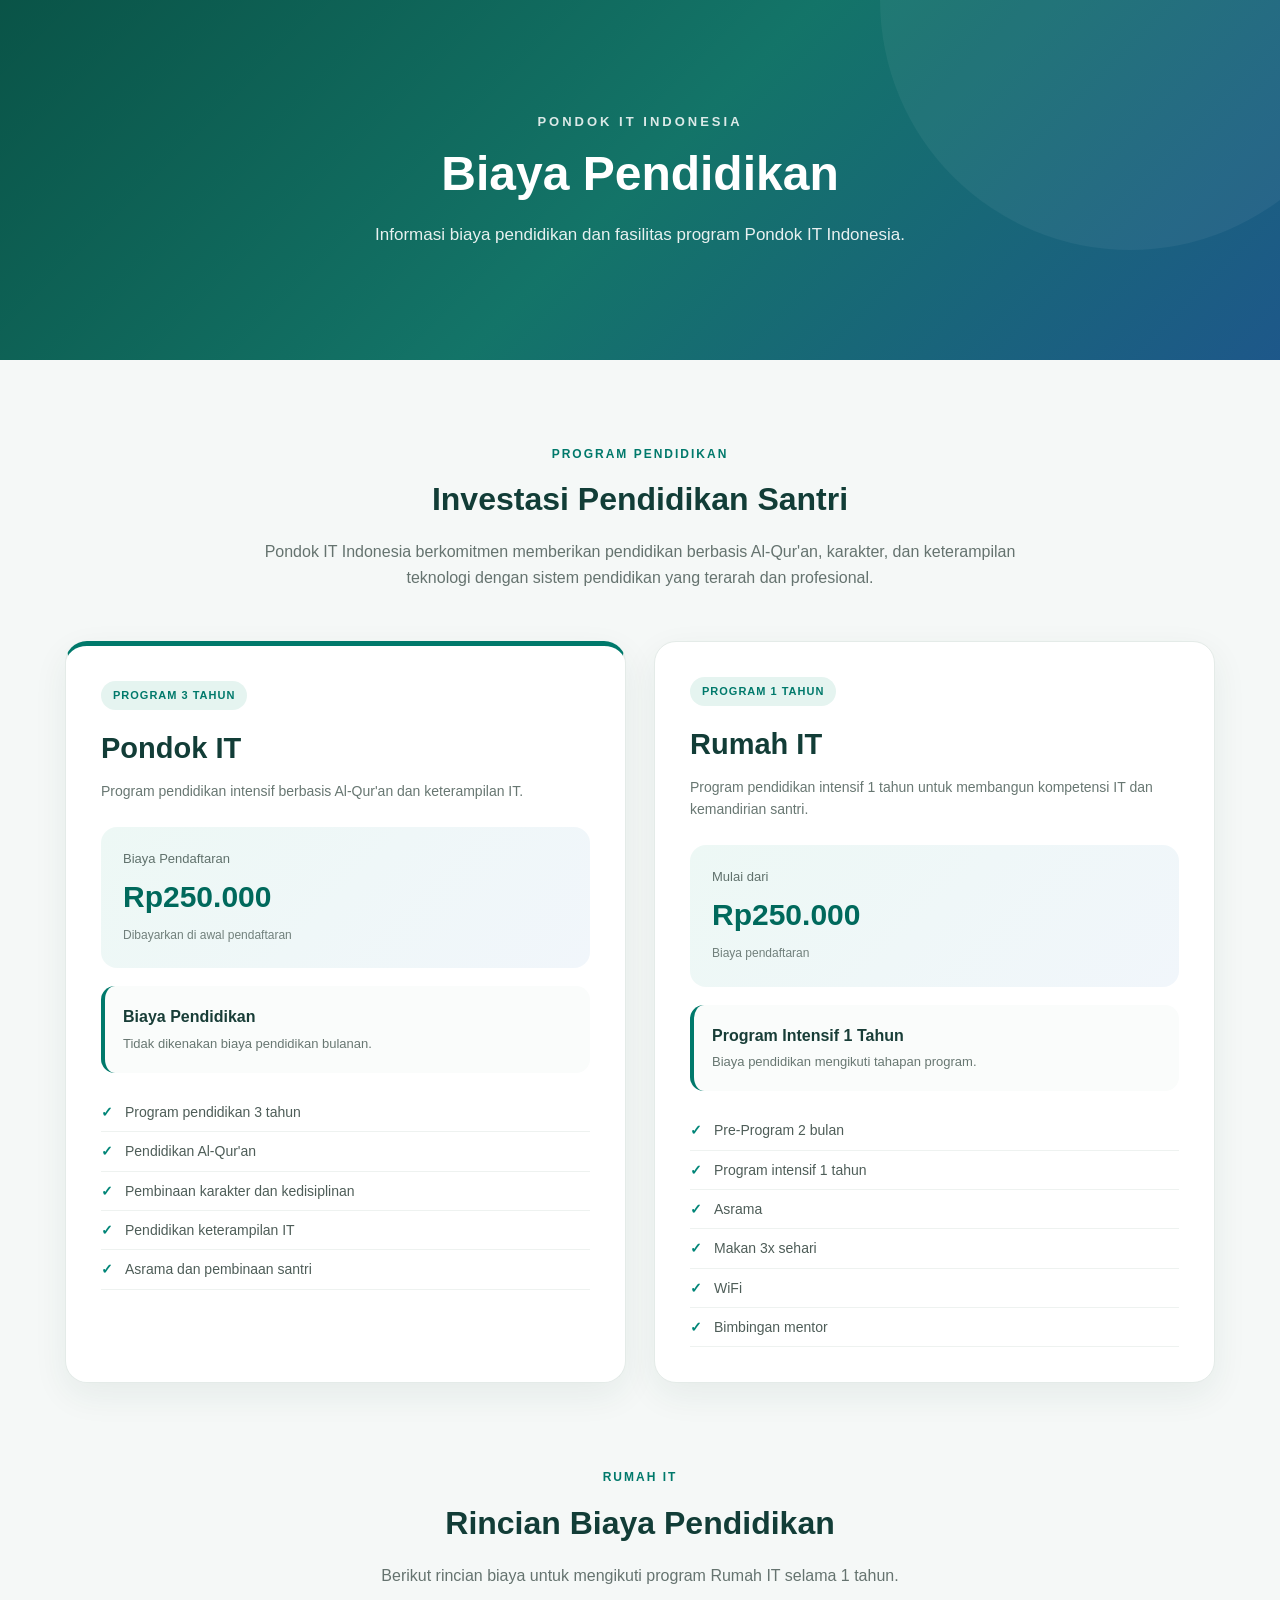
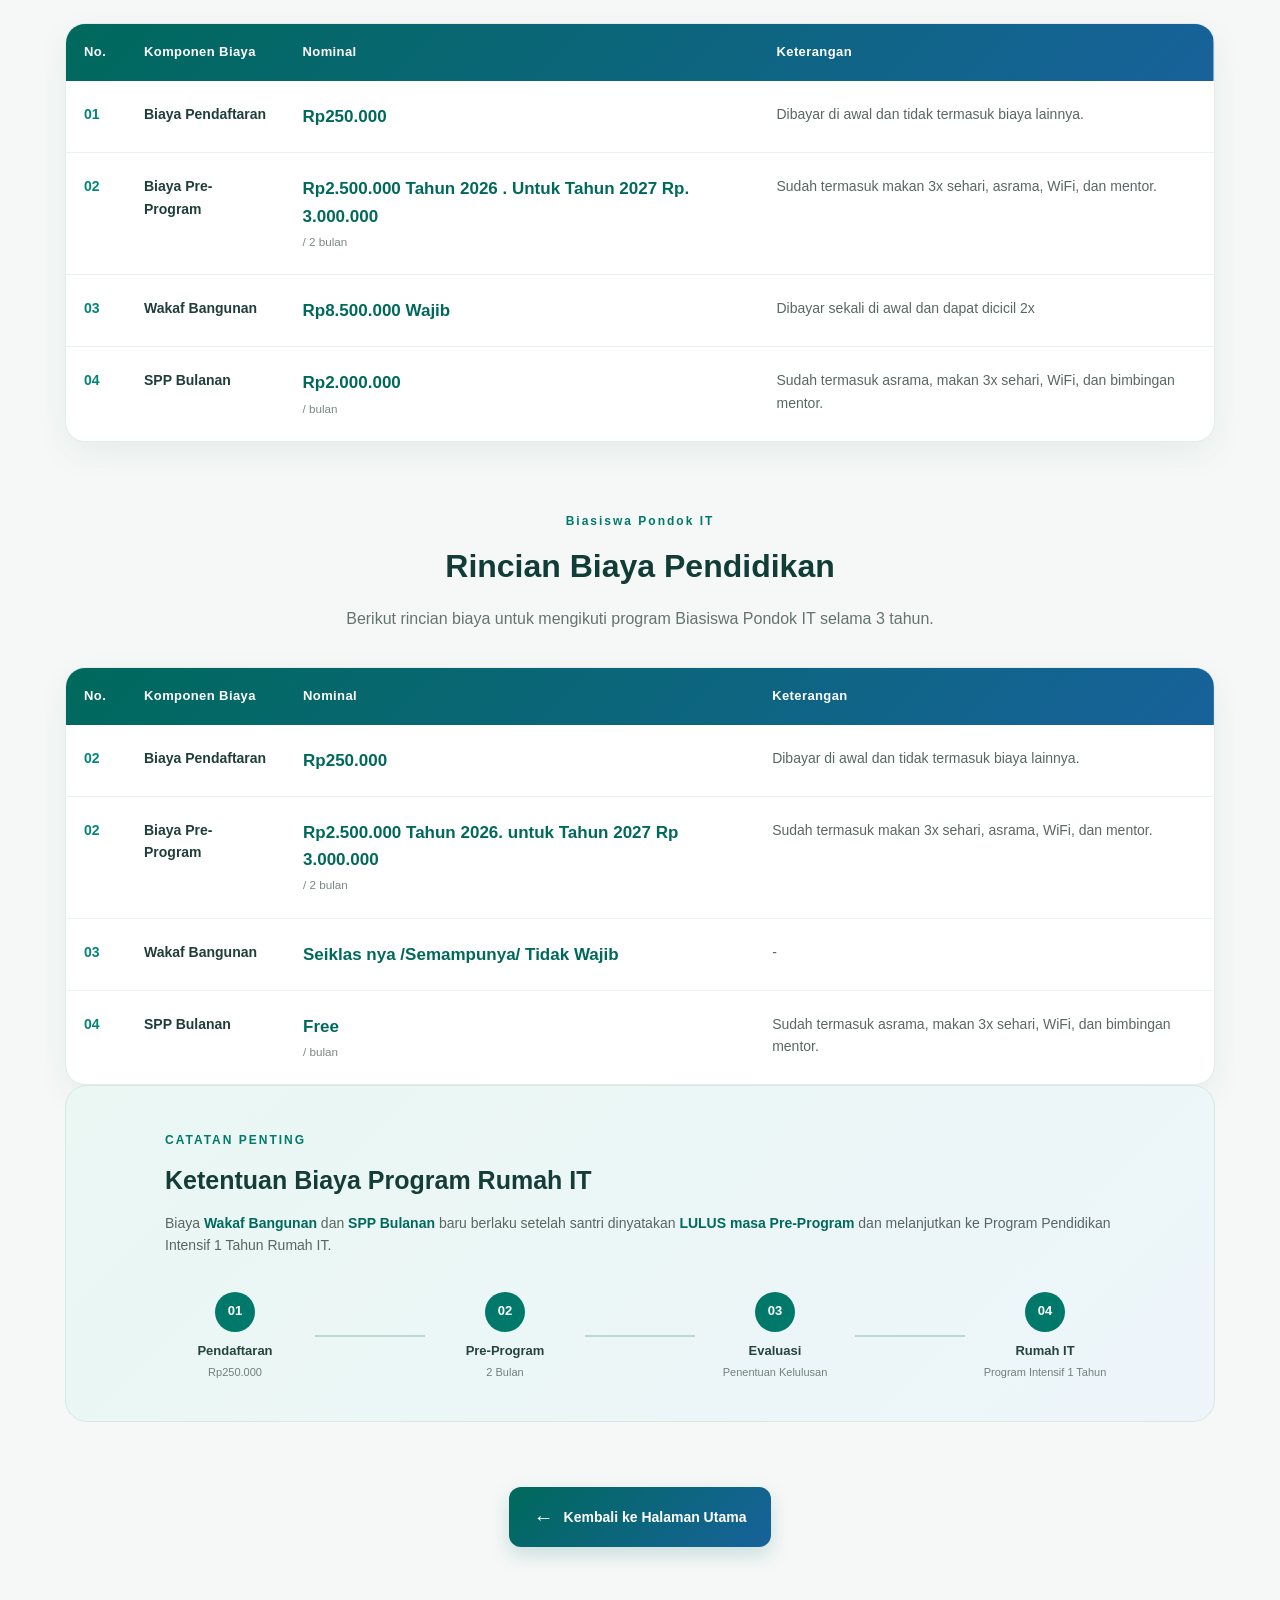
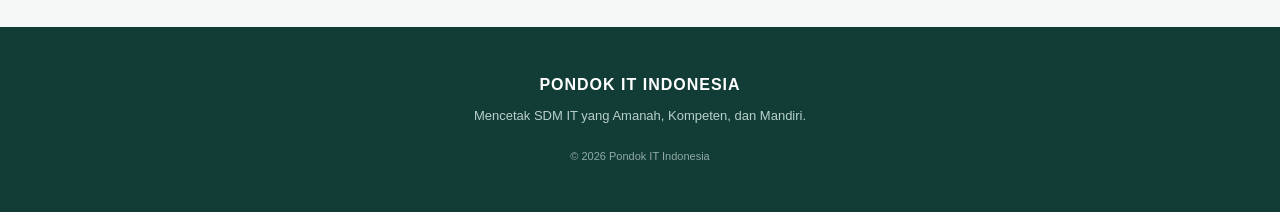
==== Biaya.html @ db1298ca "Muhammadaminpondokit" ====
<!DOCTYPE html>
<html lang="en">
<head>
    <meta charset="UTF-8">
    <meta name="viewport" content="width=device-width, initial-scale=1.0">
    <title>Document</title>
     <link rel="stylesheet" href="Biaya.css"> 
</head>
<body>
    <!DOCTYPE html>
<html lang="id">
<head>
    <meta charset="UTF-8">
    <meta name="viewport" content="width=device-width, initial-scale=1.0">
    <title>Biaya Pendidikan | Pondok IT Indonesia</title>
    <link rel="stylesheet" href="biaya-pendidikan.css">
</head>

<body>

    <!-- HEADER -->
    <header class="hero">
        <div class="hero-overlay">
            <p class="label">PONDOK IT INDONESIA</p>

            <h1>Biaya Pendidikan</h1>

            <p class="subtitle">
                Informasi biaya pendidikan dan fasilitas program
                Pondok IT Indonesia.
            </p>
        </div>
    </header>


    <!-- CONTENT -->
    <main class="container">

        <!-- INTRO -->
        <section class="intro">
            <span class="section-label">PROGRAM PENDIDIKAN</span>

            <h2>Investasi Pendidikan Santri</h2>

            <p>
                Pondok IT Indonesia berkomitmen memberikan pendidikan
                berbasis Al-Qur'an, karakter, dan keterampilan teknologi
                dengan sistem pendidikan yang terarah dan profesional.
            </p>
        </section>


        <!-- PROGRAM CARDS -->
        <section class="program-grid">

            <!-- PONDOK IT -->
            <div class="program-card featured">

                <div class="card-top">
                    <span class="program-badge">PROGRAM 3 TAHUN</span>
                    <h3>Pondok IT</h3>

                    <p class="program-description">
                        Program pendidikan intensif berbasis Al-Qur'an
                        dan keterampilan IT.
                    </p>
                </div>

                <div class="price-box">
                    <span>Biaya Pendaftaran</span>
                    <strong>Rp250.000</strong>
                    <small>Dibayarkan di awal pendaftaran</small>
                </div>

                <div class="free-info">
                    <strong>Biaya Pendidikan</strong>
                    <p>
                        Tidak dikenakan biaya pendidikan bulanan.
                    </p>
                </div>

                <ul class="feature-list">
                    <li>Program pendidikan 3 tahun</li>
                    <li>Pendidikan Al-Qur'an</li>
                    <li>Pembinaan karakter dan kedisiplinan</li>
                    <li>Pendidikan keterampilan IT</li>
                    <li>Asrama dan pembinaan santri</li>
                </ul>

            </div>


            <!-- RUMAH IT -->
            <div class="program-card">

                <div class="card-top">
                    <span class="program-badge">PROGRAM 1 TAHUN</span>

                    <h3>Rumah IT</h3>

                    <p class="program-description">
                        Program pendidikan intensif 1 tahun untuk
                        membangun kompetensi IT dan kemandirian santri.
                    </p>
                </div>

                <div class="price-box">
                    <span>Mulai dari</span>
                    <strong>Rp250.000</strong>
                    <small>Biaya pendaftaran</small>
                </div>

                <div class="free-info">
                    <strong>Program Intensif 1 Tahun</strong>
                    <p>
                        Biaya pendidikan mengikuti tahapan program.
                    </p>
                </div>

                <ul class="feature-list">
                    <li>Pre-Program 2 bulan</li>
                    <li>Program intensif 1 tahun</li>
                    <li>Asrama</li>
                    <li>Makan 3x sehari</li>
                    <li>WiFi</li>
                    <li>Bimbingan mentor</li>
                </ul>

            </div>

        </section>


        <!-- DETAIL RUMAH IT -->
        <section class="detail-section">

            <div class="section-heading">
                <span class="section-label">RUMAH IT</span>

                <h2>Rincian Biaya Pendidikan</h2>

                <p>
                    Berikut rincian biaya untuk mengikuti program
                    Rumah IT selama 1 tahun.
                </p>
            </div>


            <div class="table-wrapper">

                <table>

                    <thead>
                        <tr>
                            <th>No.</th>
                            <th>Komponen Biaya</th>
                            <th>Nominal</th>
                            <th>Keterangan</th>
                        </tr>
                    </thead>

                    <tbody>

                        <tr>
                            <td data-label="No.">01</td>

                            <td data-label="Komponen Biaya">
                                <strong>Biaya Pendaftaran</strong>
                            </td>

                            <td data-label="Nominal">
                                <span class="price">
                                    Rp250.000
                                </span>
                            </td>

                            <td data-label="Keterangan">
                                Dibayar di awal dan tidak termasuk
                                biaya lainnya.
                            </td>
                        </tr>


                        <tr>
                            <td data-label="No.">02</td>

                            <td data-label="Komponen Biaya">
                                <strong>Biaya Pre-Program</strong>
                            </td>

                            <td data-label="Nominal">
                                <span class="price">
                                    Rp2.500.000 Tahun 2026 . Untuk Tahun 2027 Rp. 3.000.000
                                </span>
                                <small>/ 2 bulan</small>
                            </td>

                            <td data-label="Keterangan">
                                Sudah termasuk makan 3x sehari,
                                asrama, WiFi, dan mentor.
                            </td>
                        </tr>


                        <tr>
                            <td data-label="No.">03</td>

                            <td data-label="Komponen Biaya">
                                <strong>Wakaf Bangunan</strong>
                            </td>

                            <td data-label="Nominal">
                                <span class="price">
                                    Rp8.500.000 Wajib 
                                </span>
                            </td>

                            <td data-label="Keterangan">
                                Dibayar sekali di awal dan dapat
                                dicicil 2x
                            </td>
                        </tr>


                        <tr>
                            <td data-label="No.">04</td>

                            <td data-label="Komponen Biaya">
                                <strong>SPP Bulanan</strong>
                            </td>

                            <td data-label="Nominal">
                                <span class="price">
                                    Rp2.000.000
                                </span>
                                <small>/ bulan</small>
                            </td>

                            <td data-label="Keterangan">
                                Sudah termasuk asrama, makan 3x sehari,
                                WiFi, dan bimbingan mentor.
                            </td>
                        </tr>

                    </tbody>

                </table>

            </div>

        </section>
        <div class="section-heading">
                <span class="section-label">Biasiswa Pondok IT</span>

                <h2>Rincian Biaya Pendidikan</h2>

                <p>
                    Berikut rincian biaya untuk mengikuti program
                    Biasiswa Pondok IT selama 3 tahun.
                </p>
            </div>


            <div class="table-wrapper">

                <table>

                    <thead>
                        <tr>
                            <th>No.</th>
                            <th>Komponen Biaya</th>
                            <th>Nominal</th>
                            <th>Keterangan</th>
                        </tr>
                    </thead>

                    <tbody>

                        <tr>
                            <td data-label="No.">02</td>

                            <td data-label="Komponen Biaya">
                                <strong>Biaya Pendaftaran</strong>
                            </td>

                            <td data-label="Nominal">
                                <span class="price">
                                    Rp250.000
                                </span>
                            </td>

                            <td data-label="Keterangan">
                                Dibayar di awal dan tidak termasuk
                                biaya lainnya.
                            </td>
                        </tr>


                        <tr>
                            <td data-label="No.">02</td>

                            <td data-label="Komponen Biaya">
                                <strong>Biaya Pre-Program</strong>
                            </td>

                            <td data-label="Nominal">
                                <span class="price">
                                    Rp2.500.000 Tahun 2026. untuk Tahun 2027 Rp 3.000.000
                                </span>
                                <small>/ 2 bulan</small>
                            </td>

                            <td data-label="Keterangan">
                                Sudah termasuk makan 3x sehari,
                                asrama, WiFi, dan mentor.
                            </td>
                        </tr>


                        <tr>
                            <td data-label="No.">03</td>

                            <td data-label="Komponen Biaya">
                                <strong>Wakaf Bangunan</strong>
                            </td>

                            <td data-label="Nominal">
                                <span class="price">
                                    Seiklas nya /Semampunya/ Tidak Wajib
                                </span>
                            </td>

                            <td data-label="Keterangan">
                                -
                            </td>
                        </tr>


                        <tr>
                            <td data-label="No.">04</td>

                            <td data-label="Komponen Biaya">
                                <strong>SPP Bulanan</strong>
                            </td>

                            <td data-label="Nominal">
                                <span class="price">
                                   Free
                                </span>
                                <small>/ bulan</small>
                            </td>

                            <td data-label="Keterangan">
                                Sudah termasuk asrama, makan 3x sehari,
                                WiFi, dan bimbingan mentor.
                            </td>
                        </tr>

                    </tbody>


                </table>

            </div>
            </div>

            </section>

        <!-- IMPORTANT NOTE -->
        <section class="important-note">

            <div class="note-content">

                <span class="note-label">
                    CATATAN PENTING
                </span>

                <h3>
                    Ketentuan Biaya Program Rumah IT
                </h3>

                <p>
                    Biaya <strong>Wakaf Bangunan</strong> dan
                    <strong>SPP Bulanan</strong> baru berlaku setelah
                    santri dinyatakan <strong>LULUS masa Pre-Program</strong>
                    dan melanjutkan ke Program Pendidikan Intensif
                    1 Tahun Rumah IT.
                </p>

                <div class="flow">

                    <div class="flow-item">
                        <span>01</span>
                        <strong>Pendaftaran</strong>
                        <small>Rp250.000</small>
                    </div>

                    <div class="flow-line"></div>

                    <div class="flow-item">
                        <span>02</span>
                        <strong>Pre-Program</strong>
                        <small>2 Bulan</small>
                    </div>

                    <div class="flow-line"></div>

                    <div class="flow-item">
                        <span>03</span>
                        <strong>Evaluasi</strong>
                        <small>Penentuan Kelulusan</small>
                    </div>

                    <div class="flow-line"></div>

                    <div class="flow-item">
                        <span>04</span>
                        <strong>Rumah IT</strong>
                        <small>Program Intensif 1 Tahun</small>
                    </div>

                </div>

            </div>

        </section>


        <!-- BACK BUTTON -->
        <div class="back-container">

            <a href="index.html" class="back-button">
                <span>←</span>
                Kembali ke Halaman Utama
            </a>

        </div>

    </main>


    <!-- FOOTER -->
    <footer>

        <div class="footer-content">

            <strong>PONDOK IT INDONESIA</strong>

            <p>
                Mencetak SDM IT yang Amanah, Kompeten, dan Mandiri.
            </p>

            <span>
                © 2026 Pondok IT Indonesia
            </span>

        </div>

    </footer>

</body>
</html>
</body>
</html>
---- Biaya.css ----
/* =========================
   RESET
========================= */

* {
    margin: 0;
    padding: 0;
    box-sizing: border-box;
}

body {
    font-family: "Segoe UI", Arial, sans-serif;
    background: #f5f8f7;
    color: #17221f;
    line-height: 1.6;
}


/* =========================
   HERO
========================= */

.hero {
    min-height: 360px;

    background:
        linear-gradient(
            135deg,
            rgba(0, 77, 64, 0.96),
            rgba(0, 105, 92, 0.92),
            rgba(18, 79, 132, 0.95)
        );

    display: flex;
    align-items: center;
    justify-content: center;

    text-align: center;
    color: white;

    position: relative;
    overflow: hidden;
}

.hero::before {
    content: "";
    position: absolute;

    width: 500px;
    height: 500px;

    border-radius: 50%;

    background: rgba(255, 255, 255, 0.05);

    top: -250px;
    right: -100px;
}

.hero-overlay {
    position: relative;
    z-index: 2;

    max-width: 750px;
    padding: 40px 20px;
}

.label {
    font-size: 13px;
    font-weight: 700;
    letter-spacing: 3px;
    margin-bottom: 12px;
    opacity: 0.85;
}

.hero h1 {
    font-size: 48px;
    line-height: 1.2;
    margin-bottom: 18px;
}

.subtitle {
    max-width: 600px;
    margin: auto;

    font-size: 17px;
    opacity: 0.9;
}


/* =========================
   CONTAINER
========================= */

.container {
    width: min(1150px, 92%);
    margin: auto;
}


/* =========================
   INTRO
========================= */

.intro {
    text-align: center;

    max-width: 760px;

    margin: 80px auto 50px;
}

.section-label {
    display: inline-block;

    color: #00796b;

    font-size: 12px;
    font-weight: 800;

    letter-spacing: 2px;

    margin-bottom: 10px;
}

.intro h2,
.section-heading h2 {
    font-size: 32px;

    color: #123d37;

    margin-bottom: 14px;
}

.intro p,
.section-heading p {
    color: #65736f;
}


/* =========================
   PROGRAM CARDS
========================= */

.program-grid {
    display: grid;

    grid-template-columns: repeat(2, 1fr);

    gap: 28px;

    margin-bottom: 80px;
}

.program-card {
    background: white;

    border-radius: 22px;

    padding: 35px;

    border: 1px solid #e4ebe8;

    box-shadow:
        0 12px 35px rgba(24, 64, 56, 0.07);

    transition: 0.3s ease;
}

.program-card:hover {
    transform: translateY(-6px);

    box-shadow:
        0 18px 45px rgba(24, 64, 56, 0.12);
}

.program-card.featured {
    border-top: 5px solid #00796b;
}

.card-top {
    margin-bottom: 25px;
}

.program-badge {
    display: inline-block;

    background: #e5f4f0;

    color: #00796b;

    padding: 6px 12px;

    border-radius: 30px;

    font-size: 11px;

    font-weight: 800;

    letter-spacing: 1px;

    margin-bottom: 15px;
}

.program-card h3 {
    font-size: 29px;

    color: #123d37;

    margin-bottom: 8px;
}

.program-description {
    color: #687772;

    font-size: 14px;
}


/* =========================
   PRICE BOX
========================= */

.price-box {
    background: linear-gradient(
        135deg,
        #edf8f5,
        #f1f6fb
    );

    border-radius: 16px;

    padding: 22px;

    margin-bottom: 18px;
}

.price-box span {
    display: block;

    color: #60716c;

    font-size: 13px;

    margin-bottom: 3px;
}

.price-box strong {
    display: block;

    font-size: 30px;

    color: #00695c;
}

.price-box small {
    color: #71807c;

    font-size: 12px;
}


/* =========================
   INFO
========================= */

.free-info {
    padding: 18px;

    background: #fafcfb;

    border-radius: 14px;

    margin-bottom: 20px;

    border-left: 4px solid #00796b;
}

.free-info strong {
    display: block;

    color: #183d37;

    margin-bottom: 4px;
}

.free-info p {
    color: #687772;

    font-size: 13px;
}


/* =========================
   FEATURES
========================= */

.feature-list {
    list-style: none;
}

.feature-list li {
    position: relative;

    padding: 8px 0 8px 24px;

    color: #4e5d58;

    font-size: 14px;

    border-bottom: 1px solid #eef2f0;
}

.feature-list li::before {
    content: "✓";

    position: absolute;

    left: 0;

    color: #008577;

    font-weight: 800;
}


/* =========================
   DETAIL
========================= */

.detail-section {
    margin-bottom: 65px;
}

.section-heading {
    text-align: center;

    max-width: 700px;

    margin: auto auto 35px;
}


/* =========================
   TABLE
========================= */

.table-wrapper {
    background: white;

    border-radius: 20px;

    overflow: hidden;

    border: 1px solid #e4ebe8;

    box-shadow:
        0 12px 35px rgba(24, 64, 56, 0.06);
}

table {
    width: 100%;

    border-collapse: collapse;
}

thead {
    background: linear-gradient(
        135deg,
        #00695c,
        #17629b
    );

    color: white;
}

th {
    padding: 18px;

    text-align: left;

    font-size: 13px;

    letter-spacing: 0.4px;
}

td {
    padding: 22px 18px;

    border-bottom: 1px solid #edf1ef;

    vertical-align: top;

    color: #596762;

    font-size: 14px;
}

tbody tr:last-child td {
    border-bottom: none;
}

tbody tr:hover {
    background: #f8fbfa;
}

td:first-child {
    color: #008577;

    font-weight: 800;

    width: 60px;
}

td strong {
    color: #203e38;
}

.price {
    display: block;

    color: #00695c;

    font-size: 17px;

    font-weight: 800;
}

td small {
    color: #7a8783;
}


/* =========================
   IMPORTANT NOTE
========================= */

.important-note {
    margin-bottom: 60px;

    border-radius: 22px;

    background: linear-gradient(
        135deg,
        #eaf7f3,
        #edf5fa
    );

    border: 1px solid #d7e9e4;

    padding: 40px;
}

.note-content {
    max-width: 950px;

    margin: auto;
}

.note-label {
    color: #00796b;

    font-size: 12px;

    font-weight: 800;

    letter-spacing: 2px;
}

.note-content h3 {
    font-size: 25px;

    color: #153d37;

    margin: 8px 0 12px;
}

.note-content p {
    color: #566762;

    font-size: 14px;
}

.note-content p strong {
    color: #00695c;
}


/* =========================
   FLOW
========================= */

.flow {
    display: flex;

    align-items: center;

    justify-content: space-between;

    margin-top: 35px;
}

.flow-item {
    text-align: center;

    min-width: 140px;
}

.flow-item span {
    display: flex;

    align-items: center;
    justify-content: center;

    width: 40px;
    height: 40px;

    margin: auto auto 9px;

    border-radius: 50%;

    background: #00796b;

    color: white;

    font-weight: 800;

    font-size: 13px;
}

.flow-item strong {
    display: block;

    font-size: 13px;

    color: #25443e;
}

.flow-item small {
    display: block;

    color: #71807b;

    font-size: 11px;

    margin-top: 2px;
}

.flow-line {
    height: 2px;

    background: #b9d8d1;

    flex: 1;

    margin: 0 10px;
}


/* =========================
   BACK BUTTON
========================= */

.back-container {
    text-align: center;

    padding: 5px 0 80px;
}

.back-button {
    display: inline-flex;

    align-items: center;

    gap: 10px;

    text-decoration: none;

    padding: 14px 25px;

    border-radius: 12px;

    background: linear-gradient(
        135deg,
        #00695c,
        #17629b
    );

    color: white;

    font-size: 14px;

    font-weight: 700;

    box-shadow:
        0 8px 20px rgba(0, 105, 92, 0.18);

    transition: 0.3s ease;
}

.back-button:hover {
    transform: translateY(-3px);

    box-shadow:
        0 12px 25px rgba(0, 105, 92, 0.25);
}

.back-button span {
    font-size: 20px;
}


/* =========================
   FOOTER
========================= */

footer {
    background: #123d37;

    color: white;

    text-align: center;

    padding: 45px 20px;
}

.footer-content strong {
    font-size: 16px;

    letter-spacing: 1px;
}

.footer-content p {
    color: #b9cfca;

    font-size: 13px;

    margin: 8px 0 15px;
}

.footer-content span {
    color: #91aaa4;

    font-size: 11px;
}


/* =========================
   RESPONSIVE
========================= */

@media (max-width: 800px) {

    .hero {
        min-height: 300px;
    }

    .hero h1 {
        font-size: 36px;
    }

    .intro {
        margin-top: 55px;
    }

    .program-grid {
        grid-template-columns: 1fr;

        margin-bottom: 55px;
    }

    .flow {
        flex-direction: column;

        gap: 18px;
    }

    .flow-line {
        width: 2px;

        height: 25px;

        flex: none;
    }

    .important-note {
        padding: 28px 22px;
    }
}


/* =========================
   MOBILE TABLE
========================= */

@media (max-width: 650px) {

    .container {
        width: 94%;
    }

    .hero h1 {
        font-size: 32px;
    }

    .subtitle {
        font-size: 14px;
    }

    .intro h2,
    .section-heading h2 {
        font-size: 26px;
    }

    .program-card {
        padding: 25px 20px;
    }

    .table-wrapper {
        background: transparent;

        border: none;

        box-shadow: none;

        overflow: visible;
    }

    table,
    thead,
    tbody,
    tr,
    th,
    td {
        display: block;
    }

    thead {
        display: none;
    }

    tbody tr {
        background: white;

        border-radius: 16px;

        margin-bottom: 18px;

        padding: 15px;

        box-shadow:
            0 8px 25px rgba(24, 64, 56, 0.07);

        border: 1px solid #e6eeeb;
    }

    td {
        border: none;

        padding: 10px 5px 10px 105px;

        position: relative;

        min-height: 45px;
    }

    td::before {
        content: attr(data-label);

        position: absolute;

        left: 5px;

        top: 10px;

        width: 90px;

        color: #7a8883;

        font-size: 11px;

        font-weight: 700;

        text-transform: uppercase;
    }

    td:first-child {
        width: auto;
    }

    .price {
        font-size: 16px;
    }

    .back-button {
        width: 100%;

        justify-content: center;
    }
}
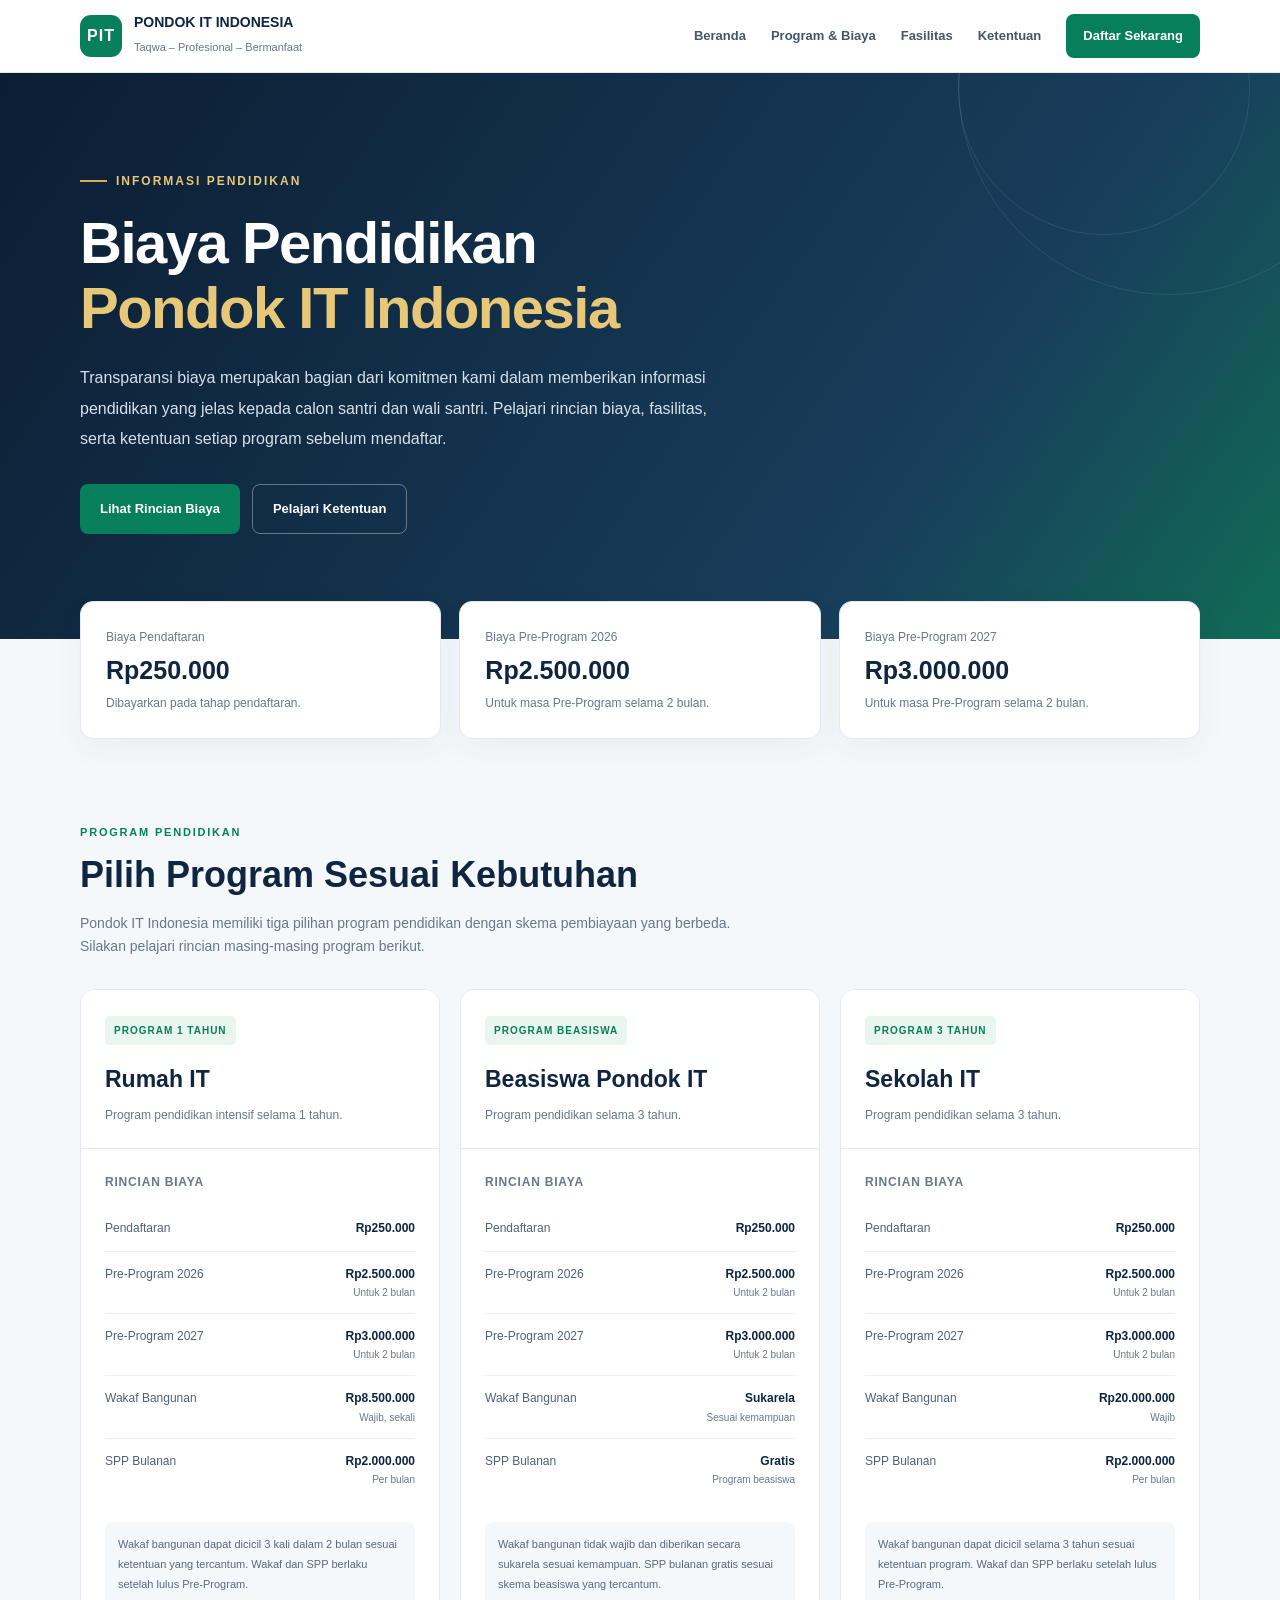
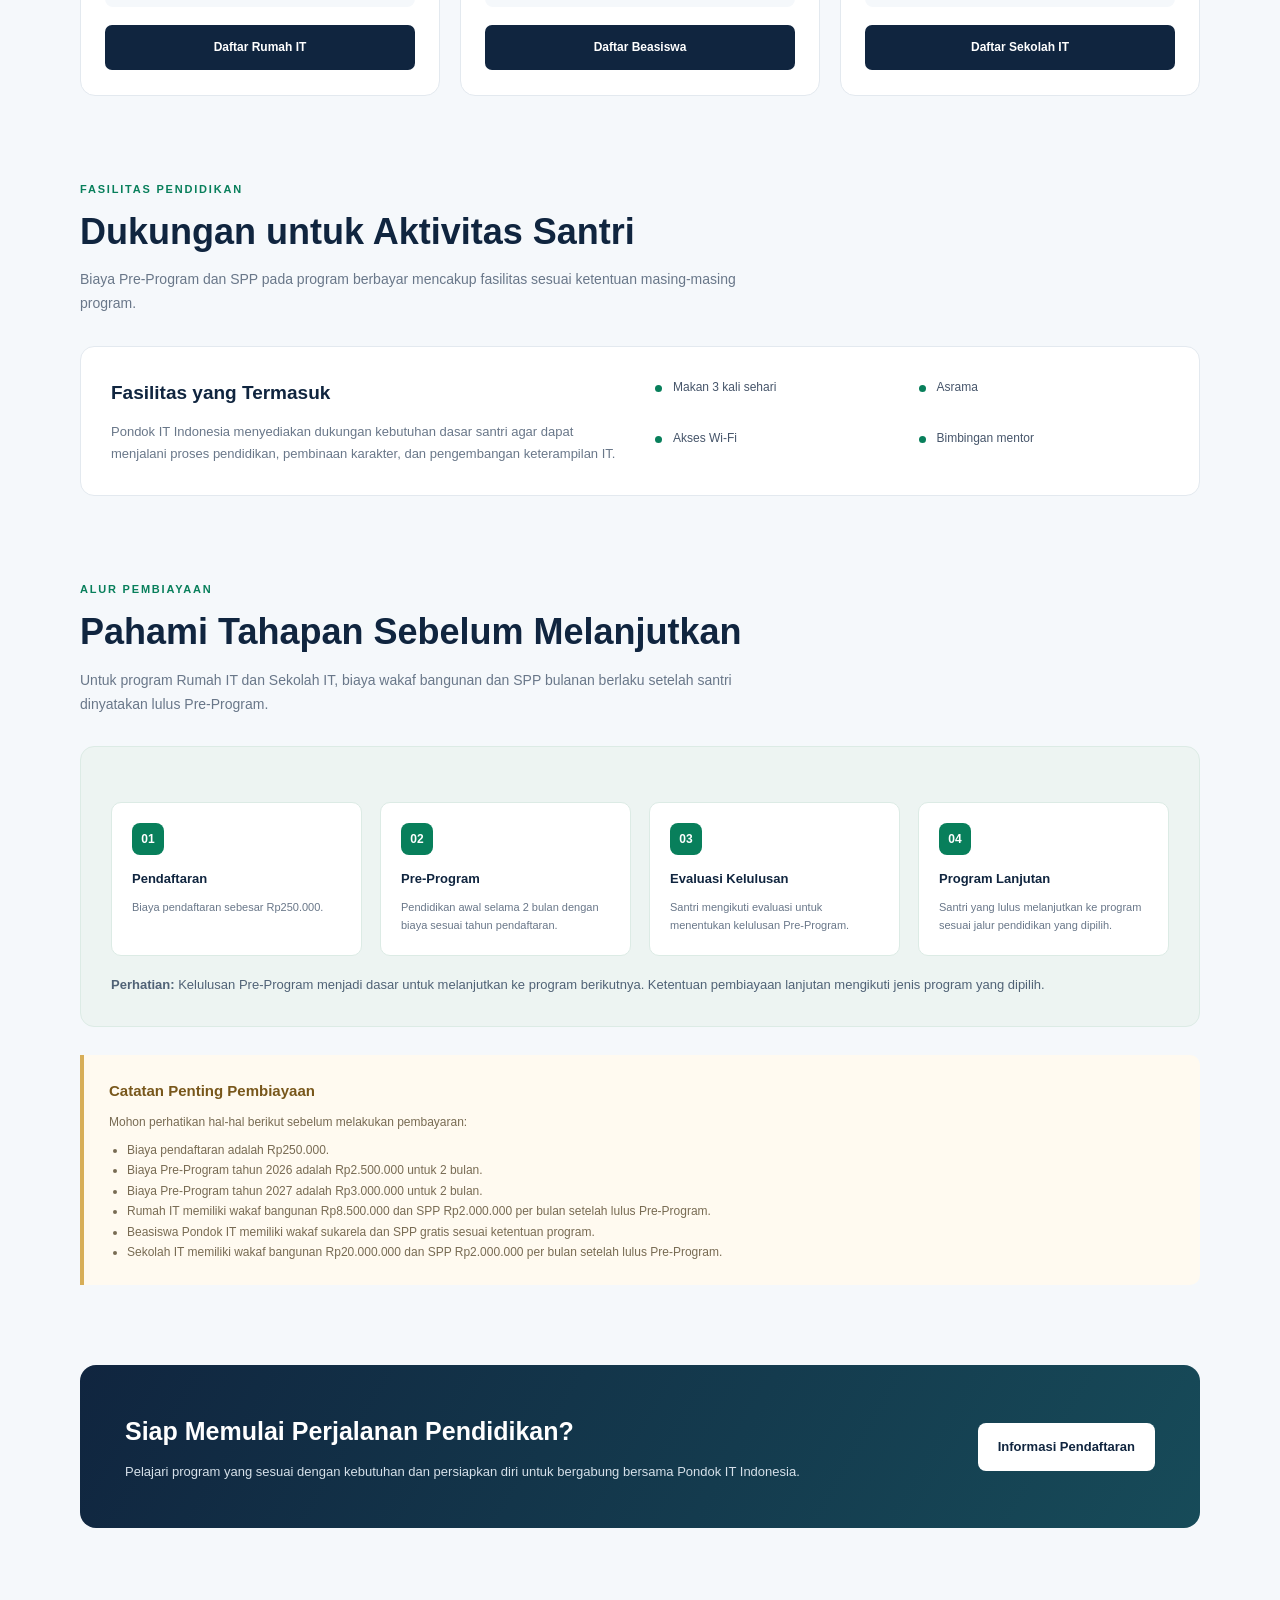
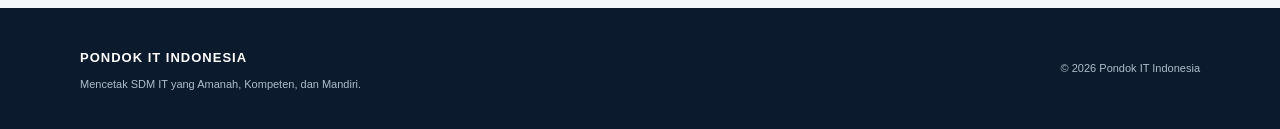
==== commit 324ac602: "melakukan perubahan tanpilan dan tambhan isi" ====
--- a/Biaya.html
+++ b/Biaya.html
@@ -1,464 +1,1171 @@
+
 <!DOCTYPE html>
-<html lang="en">
-<head>
-    <meta charset="UTF-8">
-    <meta name="viewport" content="width=device-width, initial-scale=1.0">
-    <title>Document</title>
-     <link rel="stylesheet" href="Biaya.css"> 
-</head>
-<body>
-    <!DOCTYPE html>
 <html lang="id">
 <head>
-    <meta charset="UTF-8">
-    <meta name="viewport" content="width=device-width, initial-scale=1.0">
-    <title>Biaya Pendidikan | Pondok IT Indonesia</title>
-    <link rel="stylesheet" href="biaya-pendidikan.css">
+<meta charset="UTF-8">
+<meta name="viewport" content="width=device-width, initial-scale=1.0">
+<meta name="description" content="Informasi biaya pendidikan, fasilitas, dan ketentuan program Pondok IT Indonesia.">
+<title>Biaya Pendidikan | Pondok IT Indonesia</title>
+
+<style>
+:root {
+    --navy: #10253f;
+    --navy-light: #183a5b;
+    --green: #087f5b;
+    --green-light: #e8f6ef;
+    --gold: #d7ae58;
+    --text: #273449;
+    --muted: #697789;
+    --line: #e3e9ef;
+    --white: #ffffff;
+    --bg: #f5f8fb;
+}
+
+* {
+    margin: 0;
+    padding: 0;
+    box-sizing: border-box;
+}
+
+html {
+    scroll-behavior: smooth;
+    scroll-padding-top: 90px;
+}
+
+body {
+    font-family: Arial, Helvetica, sans-serif;
+    background: var(--bg);
+    color: var(--text);
+    line-height: 1.7;
+}
+
+a {
+    text-decoration: none;
+    color: inherit;
+}
+
+.container {
+    width: min(1120px, 92%);
+    margin: auto;
+}
+
+/* NAVBAR */
+.navbar {
+    background: var(--white);
+    border-bottom: 1px solid var(--line);
+    position: sticky;
+    top: 0;
+    z-index: 100;
+}
+
+.nav-inner {
+    width: min(1120px, 92%);
+    margin: auto;
+    min-height: 72px;
+    display: flex;
+    align-items: center;
+    justify-content: space-between;
+    gap: 24px;
+}
+
+.brand {
+    display: flex;
+    align-items: center;
+    gap: 12px;
+    color: var(--navy);
+}
+
+.brand-mark {
+    width: 42px;
+    height: 42px;
+    background: var(--green);
+    color: white;
+    border-radius: 11px;
+    display: grid;
+    place-items: center;
+    font-size: 16px;
+    font-weight: 800;
+    letter-spacing: 1px;
+}
+
+.brand-text strong {
+    display: block;
+    font-size: 14px;
+    line-height: 1.4;
+}
+
+.brand-text span {
+    color: var(--muted);
+    font-size: 11px;
+}
+
+.nav-links {
+    display: flex;
+    align-items: center;
+    gap: 25px;
+}
+
+.nav-links a {
+    font-size: 13px;
+    font-weight: 700;
+    color: #46556a;
+    transition: .2s;
+}
+
+.nav-links a:hover {
+    color: var(--green);
+}
+
+.nav-cta {
+    background: var(--green);
+    color: white !important;
+    padding: 11px 17px;
+    border-radius: 8px;
+}
+
+.menu-toggle {
+    display: none;
+    border: 1px solid var(--line);
+    background: white;
+    padding: 8px 12px;
+    border-radius: 7px;
+    font-size: 20px;
+    cursor: pointer;
+}
+
+/* HERO */
+.hero {
+    position: relative;
+    overflow: hidden;
+    background: linear-gradient(125deg, #0b1d32, #183e5c 72%, #116c55);
+    color: white;
+    padding: 90px 0 105px;
+}
+
+.hero::before,
+.hero::after {
+    content: "";
+    position: absolute;
+    border: 1px solid rgba(255,255,255,.09);
+    border-radius: 50%;
+    pointer-events: none;
+}
+
+.hero::before {
+    width: 420px;
+    height: 420px;
+    right: -100px;
+    top: -200px;
+}
+
+.hero::after {
+    width: 290px;
+    height: 290px;
+    right: 30px;
+    top: -130px;
+}
+
+.hero-content {
+    position: relative;
+    z-index: 1;
+    max-width: 760px;
+}
+
+.eyebrow {
+    display: inline-flex;
+    align-items: center;
+    gap: 9px;
+    color: #e7c778;
+    font-size: 12px;
+    font-weight: 800;
+    letter-spacing: 2px;
+    text-transform: uppercase;
+    margin-bottom: 20px;
+}
+
+.eyebrow::before {
+    content: "";
+    width: 27px;
+    height: 2px;
+    background: var(--gold);
+}
+
+.hero h1 {
+    font-size: clamp(36px, 5vw, 58px);
+    line-height: 1.12;
+    letter-spacing: -1.5px;
+    margin-bottom: 22px;
+}
+
+.hero h1 span {
+    color: #e7c778;
+}
+
+.hero p {
+    max-width: 650px;
+    color: #d6e1eb;
+    font-size: 16px;
+    line-height: 1.9;
+}
+
+.hero-actions {
+    display: flex;
+    flex-wrap: wrap;
+    gap: 12px;
+    margin-top: 30px;
+}
+
+.btn {
+    display: inline-flex;
+    align-items: center;
+    justify-content: center;
+    padding: 13px 20px;
+    border-radius: 8px;
+    font-size: 13px;
+    font-weight: 800;
+    transition: .2s;
+}
+
+.btn-primary {
+    background: var(--green);
+    color: white;
+}
+
+.btn-primary:hover {
+    background: #06684b;
+    transform: translateY(-2px);
+}
+
+.btn-outline {
+    border: 1px solid rgba(255,255,255,.35);
+    color: white;
+}
+
+.btn-outline:hover {
+    background: rgba(255,255,255,.08);
+}
+
+/* QUICK INFO */
+.quick-info {
+    display: grid;
+    grid-template-columns: repeat(3, 1fr);
+    gap: 18px;
+    margin-top: -38px;
+    position: relative;
+    z-index: 2;
+}
+
+.info-card {
+    background: white;
+    padding: 25px;
+    border: 1px solid var(--line);
+    border-radius: 13px;
+    box-shadow: 0 10px 30px rgba(16,37,63,.05);
+}
+
+.info-card small {
+    display: block;
+    color: var(--muted);
+    font-size: 12px;
+    margin-bottom: 5px;
+}
+
+.info-card strong {
+    display: block;
+    color: var(--navy);
+    font-size: 25px;
+    line-height: 1.4;
+}
+
+.info-card p {
+    font-size: 12px;
+    color: var(--muted);
+    margin-top: 5px;
+}
+
+/* SECTION */
+.section {
+    padding: 78px 0 0;
+}
+
+.section-heading {
+    max-width: 700px;
+    margin-bottom: 30px;
+}
+
+.section-label {
+    display: inline-block;
+    color: var(--green);
+    font-size: 11px;
+    font-weight: 800;
+    letter-spacing: 1.8px;
+    text-transform: uppercase;
+    margin-bottom: 10px;
+}
+
+.section-heading h2 {
+    color: var(--navy);
+    font-size: clamp(26px, 3vw, 36px);
+    line-height: 1.3;
+    margin-bottom: 13px;
+}
+
+.section-heading p {
+    color: var(--muted);
+    font-size: 14px;
+}
+
+/* PROGRAM CARDS */
+.program-grid {
+    display: grid;
+    grid-template-columns: repeat(3, 1fr);
+    gap: 20px;
+    align-items: stretch;
+}
+
+.program-card {
+    background: white;
+    border: 1px solid var(--line);
+    border-radius: 15px;
+    overflow: hidden;
+    display: flex;
+    flex-direction: column;
+    transition: transform .25s, box-shadow .25s;
+}
+
+.program-card:hover {
+    transform: translateY(-5px);
+    box-shadow: 0 15px 35px rgba(16,37,63,.09);
+}
+
+.program-top {
+    padding: 25px 24px 22px;
+    background: #fff;
+    border-bottom: 1px solid var(--line);
+}
+
+.program-type {
+    display: inline-block;
+    font-size: 10px;
+    font-weight: 800;
+    letter-spacing: 1px;
+    color: var(--green);
+    background: var(--green-light);
+    border-radius: 5px;
+    padding: 6px 9px;
+    margin-bottom: 15px;
+}
+
+.program-top h3 {
+    color: var(--navy);
+    font-size: 23px;
+    margin-bottom: 6px;
+}
+
+.program-top p {
+    color: var(--muted);
+    font-size: 12px;
+}
+
+.program-body {
+    padding: 23px 24px 25px;
+    display: flex;
+    flex-direction: column;
+    flex: 1;
+}
+
+.program-body h4 {
+    font-size: 12px;
+    color: var(--muted);
+    text-transform: uppercase;
+    letter-spacing: .8px;
+    margin-bottom: 14px;
+}
+
+.cost-list {
+    list-style: none;
+    margin-bottom: 22px;
+}
+
+.cost-list li {
+    display: flex;
+    justify-content: space-between;
+    align-items: flex-start;
+    gap: 12px;
+    padding: 12px 0;
+    border-bottom: 1px solid #edf0f4;
+    font-size: 12px;
+}
+
+.cost-list li:last-child {
+    border-bottom: none;
+}
+
+.cost-name {
+    color: #526176;
+    max-width: 55%;
+}
+
+.cost-value {
+    color: var(--navy);
+    font-weight: 800;
+    text-align: right;
+}
+
+.cost-value small {
+    display: block;
+    color: var(--muted);
+    font-size: 10px;
+    font-weight: 400;
+}
+
+.program-note {
+    background: #f5f8fb;
+    border-radius: 8px;
+    padding: 13px;
+    color: #5b687a;
+    font-size: 11px;
+    line-height: 1.8;
+    margin-top: auto;
+}
+
+.program-button {
+    display: block;
+    margin-top: 18px;
+    text-align: center;
+    padding: 12px;
+    background: var(--navy);
+    color: white;
+    font-size: 12px;
+    font-weight: 800;
+    border-radius: 7px;
+    transition: .2s;
+}
+
+.program-button:hover {
+    background: var(--green);
+}
+
+/* FACILITIES */
+.facility-box {
+    background: white;
+    border: 1px solid var(--line);
+    border-radius: 14px;
+    padding: 30px;
+    display: grid;
+    grid-template-columns: 1fr 1fr;
+    gap: 30px;
+}
+
+.facility-box h3 {
+    color: var(--navy);
+    font-size: 19px;
+    margin-bottom: 12px;
+}
+
+.facility-box p {
+    color: var(--muted);
+    font-size: 13px;
+}
+
+.facility-list {
+    list-style: none;
+    display: grid;
+    grid-template-columns: 1fr 1fr;
+    gap: 13px;
+}
+
+.facility-list li {
+    font-size: 12px;
+    color: #46556a;
+    padding-left: 18px;
+    position: relative;
+}
+
+.facility-list li::before {
+    content: "";
+    width: 7px;
+    height: 7px;
+    border-radius: 50%;
+    background: var(--green);
+    position: absolute;
+    left: 0;
+    top: 8px;
+}
+
+/* PAYMENT FLOW */
+.payment-flow {
+    background: #edf4f2;
+    border: 1px solid #dcebe5;
+    border-radius: 14px;
+    padding: 30px;
+}
+
+.flow-grid {
+    display: grid;
+    grid-template-columns: repeat(4, 1fr);
+    gap: 18px;
+    margin-top: 25px;
+}
+
+.flow-step {
+    background: white;
+    border-radius: 10px;
+    padding: 20px;
+    border: 1px solid #dcebe5;
+}
+
+.flow-number {
+    display: inline-grid;
+    place-items: center;
+    width: 32px;
+    height: 32px;
+    border-radius: 8px;
+    background: var(--green);
+    color: white;
+    font-size: 12px;
+    font-weight: 800;
+    margin-bottom: 13px;
+}
+
+.flow-step h4 {
+    color: var(--navy);
+    font-size: 13px;
+    margin-bottom: 7px;
+}
+
+.flow-step p {
+    color: var(--muted);
+    font-size: 11px;
+}
+
+.payment-flow > p {
+    color: #506276;
+    font-size: 13px;
+    margin-top: 18px;
+}
+
+/* NOTE */
+.note-box {
+    border-left: 4px solid var(--gold);
+    background: #fffaf0;
+    padding: 23px 25px;
+    border-radius: 0 10px 10px 0;
+    margin-top: 28px;
+}
+
+.note-box h3 {
+    color: #78571b;
+    font-size: 15px;
+    margin-bottom: 8px;
+}
+
+.note-box p,
+.note-box li {
+    color: #786b53;
+    font-size: 12px;
+}
+
+.note-box ul {
+    padding-left: 18px;
+    margin-top: 8px;
+}
+
+/* CTA */
+.cta {
+    margin-top: 80px;
+    background: linear-gradient(120deg, var(--navy), #174b59);
+    padding: 45px;
+    border-radius: 16px;
+    color: white;
+    display: flex;
+    justify-content: space-between;
+    align-items: center;
+    gap: 25px;
+}
+
+.cta h2 {
+    font-size: 25px;
+    margin-bottom: 8px;
+}
+
+.cta p {
+    color: #d5e0e9;
+    font-size: 13px;
+}
+
+.cta .btn {
+    background: white;
+    color: var(--navy);
+    flex-shrink: 0;
+}
+
+/* FOOTER */
+footer {
+    margin-top: 80px;
+    background: #0b1b2d;
+    color: white;
+    padding: 35px 0;
+}
+
+.footer-inner {
+    width: min(1120px, 92%);
+    margin: auto;
+    display: flex;
+    justify-content: space-between;
+    align-items: center;
+    gap: 20px;
+}
+
+.footer-inner strong {
+    font-size: 13px;
+    letter-spacing: 1px;
+}
+
+.footer-inner p,
+.footer-inner span {
+    color: #aebdcb;
+    font-size: 11px;
+}
+
+.footer-inner p {
+    margin-top: 5px;
+}
+
+/* RESPONSIVE */
+@media (max-width: 900px) {
+    .program-grid {
+        grid-template-columns: 1fr 1fr;
+    }
+
+    .program-card:last-child {
+        grid-column: 1 / -1;
+    }
+
+    .flow-grid {
+        grid-template-columns: 1fr 1fr;
+    }
+
+    .nav-links {
+        gap: 15px;
+    }
+}
+
+@media (max-width: 650px) {
+    .nav-inner {
+        min-height: 65px;
+        flex-wrap: wrap;
+        padding: 11px 0;
+    }
+
+    .menu-toggle {
+        display: block;
+    }
+
+    .nav-links {
+        display: none;
+        width: 100%;
+        flex-direction: column;
+        align-items: stretch;
+        gap: 0;
+        padding: 5px 0 10px;
+    }
+
+    .nav-links.open {
+        display: flex;
+    }
+
+    .nav-links a {
+        padding: 12px 5px;
+        border-bottom: 1px solid var(--line);
+    }
+
+    .nav-links .nav-cta {
+        text-align: center;
+        margin-top: 10px;
+    }
+
+    .hero {
+        padding: 65px 0 80px;
+    }
+
+    .hero p {
+        font-size: 14px;
+    }
+
+    .quick-info {
+        grid-template-columns: 1fr;
+        margin-top: -25px;
+        gap: 10px;
+    }
+
+    .info-card {
+        padding: 19px;
+    }
+
+    .info-card strong {
+        font-size: 22px;
+    }
+
+    .section {
+        padding-top: 58px;
+    }
+
+    .program-grid {
+        grid-template-columns: 1fr;
+    }
+
+    .program-card:last-child {
+        grid-column: auto;
+    }
+
+    .facility-box {
+        grid-template-columns: 1fr;
+        padding: 23px;
+    }
+
+    .facility-list {
+        grid-template-columns: 1fr;
+    }
+
+    .flow-grid {
+        grid-template-columns: 1fr;
+    }
+
+    .payment-flow {
+        padding: 20px;
+    }
+
+    .cta {
+        margin-top: 55px;
+        padding: 28px 23px;
+        flex-direction: column;
+        align-items: flex-start;
+    }
+
+    .cta h2 {
+        font-size: 22px;
+    }
+
+    .footer-inner {
+        flex-direction: column;
+        align-items: flex-start;
+    }
+}
+</style>
 </head>
 
 <body>
 
-    <!-- HEADER -->
-    <header class="hero">
-        <div class="hero-overlay">
-            <p class="label">PONDOK IT INDONESIA</p>
-
-            <h1>Biaya Pendidikan</h1>
-
-            <p class="subtitle">
-                Informasi biaya pendidikan dan fasilitas program
-                Pondok IT Indonesia.
+<!-- NAVBAR -->
+<nav class="navbar">
+    <div class="nav-inner">
+        <a href="index.html" class="brand">
+            <div class="brand-mark">PIT</div>
+            <div class="brand-text">
+                <strong>PONDOK IT INDONESIA</strong>
+                <span>Taqwa – Profesional – Bermanfaat</span>
+            </div>
+        </a>
+
+        <button class="menu-toggle" id="menuToggle"
+                aria-label="Buka menu navigasi"
+                aria-expanded="false">☰</button>
+
+        <div class="nav-links" id="navLinks">
+            <a href="index.html">Beranda</a>
+            <a href="#program">Program & Biaya</a>
+            <a href="#fasilitas">Fasilitas</a>
+            <a href="#ketentuan">Ketentuan</a>
+            <a href="URL_FORMULIR" class="nav-cta">Daftar Sekarang</a>
+        </div>
+    </div>
+</nav>
+
+<!-- HERO -->
+<header class="hero">
+    <div class="container">
+        <div class="hero-content">
+            <span class="eyebrow">Informasi Pendidikan</span>
+
+            <h1>Biaya Pendidikan<br>
+                <span>Pondok IT Indonesia</span>
+            </h1>
+
+            <p>
+                Transparansi biaya merupakan bagian dari komitmen kami
+                dalam memberikan informasi pendidikan yang jelas kepada
+                calon santri dan wali santri. Pelajari rincian biaya,
+                fasilitas, serta ketentuan setiap program sebelum mendaftar.
             </p>
-        </div>
-    </header>
-
-
-    <!-- CONTENT -->
-    <main class="container">
-
-        <!-- INTRO -->
-        <section class="intro">
-            <span class="section-label">PROGRAM PENDIDIKAN</span>
-
-            <h2>Investasi Pendidikan Santri</h2>
-
+
+            <div class="hero-actions">
+                <a href="#program" class="btn btn-primary">
+                    Lihat Rincian Biaya
+                </a>
+                <a href="#ketentuan" class="btn btn-outline">
+                    Pelajari Ketentuan
+                </a>
+            </div>
+        </div>
+    </div>
+</header>
+
+<main class="container">
+
+    <!-- RINGKASAN -->
+    <section class="quick-info" aria-label="Ringkasan biaya">
+        <div class="info-card">
+            <small>Biaya Pendaftaran</small>
+            <strong>Rp250.000</strong>
+            <p>Dibayarkan pada tahap pendaftaran.</p>
+        </div>
+
+        <div class="info-card">
+            <small>Biaya Pre-Program 2026</small>
+            <strong>Rp2.500.000</strong>
+            <p>Untuk masa Pre-Program selama 2 bulan.</p>
+        </div>
+
+        <div class="info-card">
+            <small>Biaya Pre-Program 2027</small>
+            <strong>Rp3.000.000</strong>
+            <p>Untuk masa Pre-Program selama 2 bulan.</p>
+        </div>
+    </section>
+
+    <!-- PROGRAM -->
+    <section class="section" id="program">
+        <div class="section-heading">
+            <span class="section-label">Program Pendidikan</span>
+            <h2>Pilih Program Sesuai Kebutuhan</h2>
             <p>
-                Pondok IT Indonesia berkomitmen memberikan pendidikan
-                berbasis Al-Qur'an, karakter, dan keterampilan teknologi
-                dengan sistem pendidikan yang terarah dan profesional.
+                Pondok IT Indonesia memiliki tiga pilihan program
+                pendidikan dengan skema pembiayaan yang berbeda.
+                Silakan pelajari rincian masing-masing program berikut.
             </p>
-        </section>
-
-
-        <!-- PROGRAM CARDS -->
-        <section class="program-grid">
-
-            <!-- PONDOK IT -->
-            <div class="program-card featured">
-
-                <div class="card-top">
-                    <span class="program-badge">PROGRAM 3 TAHUN</span>
-                    <h3>Pondok IT</h3>
-
-                    <p class="program-description">
-                        Program pendidikan intensif berbasis Al-Qur'an
-                        dan keterampilan IT.
-                    </p>
+        </div>
+
+        <div class="program-grid">
+
+            <!-- RUMAH IT -->
+            <article class="program-card">
+                <div class="program-top">
+                    <span class="program-type">PROGRAM 1 TAHUN</span>
+                    <h3>Rumah IT</h3>
+                    <p>Program pendidikan intensif selama 1 tahun.</p>
                 </div>
 
-                <div class="price-box">
-                    <span>Biaya Pendaftaran</span>
-                    <strong>Rp250.000</strong>
-                    <small>Dibayarkan di awal pendaftaran</small>
+                <div class="program-body">
+                    <h4>Rincian Biaya</h4>
+
+                    <ul class="cost-list">
+                        <li>
+                            <span class="cost-name">Pendaftaran</span>
+                            <span class="cost-value">Rp250.000</span>
+                        </li>
+                        <li>
+                            <span class="cost-name">Pre-Program 2026</span>
+                            <span class="cost-value">
+                                Rp2.500.000
+                                <small>Untuk 2 bulan</small>
+                            </span>
+                        </li>
+                        <li>
+                            <span class="cost-name">Pre-Program 2027</span>
+                            <span class="cost-value">
+                                Rp3.000.000
+                                <small>Untuk 2 bulan</small>
+                            </span>
+                        </li>
+                        <li>
+                            <span class="cost-name">Wakaf Bangunan</span>
+                            <span class="cost-value">
+                                Rp8.500.000
+                                <small>Wajib, sekali</small>
+                            </span>
+                        </li>
+                        <li>
+                            <span class="cost-name">SPP Bulanan</span>
+                            <span class="cost-value">
+                                Rp2.000.000
+                                <small>Per bulan</small>
+                            </span>
+                        </li>
+                    </ul>
+
+                    <div class="program-note">
+                        Wakaf bangunan dapat dicicil 3 kali dalam
+                        2 bulan sesuai ketentuan yang tercantum.
+                        Wakaf dan SPP berlaku setelah lulus Pre-Program.
+                    </div>
+
+                    <a href="URL_FORMULIR" class="program-button">
+                        Daftar Rumah IT
+                    </a>
                 </div>
-
-                <div class="free-info">
-                    <strong>Biaya Pendidikan</strong>
-                    <p>
-                        Tidak dikenakan biaya pendidikan bulanan.
-                    </p>
+            </article>
+
+            <!-- BEASISWA PONDOK IT -->
+            <article class="program-card">
+                <div class="program-top">
+                    <span class="program-type">PROGRAM BEASISWA</span>
+                    <h3>Beasiswa Pondok IT</h3>
+                    <p>Program pendidikan selama 3 tahun.</p>
                 </div>
 
-                <ul class="feature-list">
-                    <li>Program pendidikan 3 tahun</li>
-                    <li>Pendidikan Al-Qur'an</li>
-                    <li>Pembinaan karakter dan kedisiplinan</li>
-                    <li>Pendidikan keterampilan IT</li>
-                    <li>Asrama dan pembinaan santri</li>
-                </ul>
-
-            </div>
-
-
-            <!-- RUMAH IT -->
-            <div class="program-card">
-
-                <div class="card-top">
-                    <span class="program-badge">PROGRAM 1 TAHUN</span>
-
-                    <h3>Rumah IT</h3>
-
-                    <p class="program-description">
-                        Program pendidikan intensif 1 tahun untuk
-                        membangun kompetensi IT dan kemandirian santri.
-                    </p>
+                <div class="program-body">
+                    <h4>Rincian Biaya</h4>
+
+                    <ul class="cost-list">
+                        <li>
+                            <span class="cost-name">Pendaftaran</span>
+                            <span class="cost-value">Rp250.000</span>
+                        </li>
+                        <li>
+                            <span class="cost-name">Pre-Program 2026</span>
+                            <span class="cost-value">
+                                Rp2.500.000
+                                <small>Untuk 2 bulan</small>
+                            </span>
+                        </li>
+                        <li>
+                            <span class="cost-name">Pre-Program 2027</span>
+                            <span class="cost-value">
+                                Rp3.000.000
+                                <small>Untuk 2 bulan</small>
+                            </span>
+                        </li>
+                        <li>
+                            <span class="cost-name">Wakaf Bangunan</span>
+                            <span class="cost-value">
+                                Sukarela
+                                <small>Sesuai kemampuan</small>
+                            </span>
+                        </li>
+                        <li>
+                            <span class="cost-name">SPP Bulanan</span>
+                            <span class="cost-value">
+                                Gratis
+                                <small>Program beasiswa</small>
+                            </span>
+                        </li>
+                    </ul>
+
+                    <div class="program-note">
+                        Wakaf bangunan tidak wajib dan diberikan
+                        secara sukarela sesuai kemampuan.
+                        SPP bulanan gratis sesuai skema beasiswa
+                        yang tercantum.
+                    </div>
+
+                    <a href="URL_FORMULIR" class="program-button">
+                        Daftar Beasiswa
+                    </a>
                 </div>
-
-                <div class="price-box">
-                    <span>Mulai dari</span>
-                    <strong>Rp250.000</strong>
-                    <small>Biaya pendaftaran</small>
+            </article>
+
+            <!-- SEKOLAH IT -->
+            <article class="program-card">
+                <div class="program-top">
+                    <span class="program-type">PROGRAM 3 TAHUN</span>
+                    <h3>Sekolah IT</h3>
+                    <p>Program pendidikan selama 3 tahun.</p>
                 </div>
 
-                <div class="free-info">
-                    <strong>Program Intensif 1 Tahun</strong>
-                    <p>
-                        Biaya pendidikan mengikuti tahapan program.
-                    </p>
+                <div class="program-body">
+                    <h4>Rincian Biaya</h4>
+
+                    <ul class="cost-list">
+                        <li>
+                            <span class="cost-name">Pendaftaran</span>
+                            <span class="cost-value">Rp250.000</span>
+                        </li>
+                        <li>
+                            <span class="cost-name">Pre-Program 2026</span>
+                            <span class="cost-value">
+                                Rp2.500.000
+                                <small>Untuk 2 bulan</small>
+                            </span>
+                        </li>
+                        <li>
+                            <span class="cost-name">Pre-Program 2027</span>
+                            <span class="cost-value">
+                                Rp3.000.000
+                                <small>Untuk 2 bulan</small>
+                            </span>
+                        </li>
+                        <li>
+                            <span class="cost-name">Wakaf Bangunan</span>
+                            <span class="cost-value">
+                                Rp20.000.000
+                                <small>Wajib</small>
+                            </span>
+                        </li>
+                        <li>
+                            <span class="cost-name">SPP Bulanan</span>
+                            <span class="cost-value">
+                                Rp2.000.000
+                                <small>Per bulan</small>
+                            </span>
+                        </li>
+                    </ul>
+
+                    <div class="program-note">
+                        Wakaf bangunan dapat dicicil selama 3 tahun
+                        sesuai ketentuan program. Wakaf dan SPP berlaku
+                        setelah lulus Pre-Program.
+                    </div>
+
+                    <a href="URL_FORMULIR" class="program-button">
+                        Daftar Sekolah IT
+                    </a>
                 </div>
-
-                <ul class="feature-list">
-                    <li>Pre-Program 2 bulan</li>
-                    <li>Program intensif 1 tahun</li>
-                    <li>Asrama</li>
-                    <li>Makan 3x sehari</li>
-                    <li>WiFi</li>
-                    <li>Bimbingan mentor</li>
-                </ul>
-
-            </div>
-
-        </section>
-
-
-        <!-- DETAIL RUMAH IT -->
-        <section class="detail-section">
-
-            <div class="section-heading">
-                <span class="section-label">RUMAH IT</span>
-
-                <h2>Rincian Biaya Pendidikan</h2>
-
+            </article>
+
+        </div>
+    </section>
+
+    <!-- FASILITAS -->
+    <section class="section" id="fasilitas">
+        <div class="section-heading">
+            <span class="section-label">Fasilitas Pendidikan</span>
+            <h2>Dukungan untuk Aktivitas Santri</h2>
+            <p>
+                Biaya Pre-Program dan SPP pada program berbayar
+                mencakup fasilitas sesuai ketentuan masing-masing program.
+            </p>
+        </div>
+
+        <div class="facility-box">
+            <div>
+                <h3>Fasilitas yang Termasuk</h3>
                 <p>
-                    Berikut rincian biaya untuk mengikuti program
-                    Rumah IT selama 1 tahun.
+                    Pondok IT Indonesia menyediakan dukungan kebutuhan
+                    dasar santri agar dapat menjalani proses pendidikan,
+                    pembinaan karakter, dan pengembangan keterampilan IT.
                 </p>
             </div>
 
-
-            <div class="table-wrapper">
-
-                <table>
-
-                    <thead>
-                        <tr>
-                            <th>No.</th>
-                            <th>Komponen Biaya</th>
-                            <th>Nominal</th>
-                            <th>Keterangan</th>
-                        </tr>
-                    </thead>
-
-                    <tbody>
-
-                        <tr>
-                            <td data-label="No.">01</td>
-
-                            <td data-label="Komponen Biaya">
-                                <strong>Biaya Pendaftaran</strong>
-                            </td>
-
-                            <td data-label="Nominal">
-                                <span class="price">
-                                    Rp250.000
-                                </span>
-                            </td>
-
-                            <td data-label="Keterangan">
-                                Dibayar di awal dan tidak termasuk
-                                biaya lainnya.
-                            </td>
-                        </tr>
-
-
-                        <tr>
-                            <td data-label="No.">02</td>
-
-                            <td data-label="Komponen Biaya">
-                                <strong>Biaya Pre-Program</strong>
-                            </td>
-
-                            <td data-label="Nominal">
-                                <span class="price">
-                                    Rp2.500.000 Tahun 2026 . Untuk Tahun 2027 Rp. 3.000.000
-                                </span>
-                                <small>/ 2 bulan</small>
-                            </td>
-
-                            <td data-label="Keterangan">
-                                Sudah termasuk makan 3x sehari,
-                                asrama, WiFi, dan mentor.
-                            </td>
-                        </tr>
-
-
-                        <tr>
-                            <td data-label="No.">03</td>
-
-                            <td data-label="Komponen Biaya">
-                                <strong>Wakaf Bangunan</strong>
-                            </td>
-
-                            <td data-label="Nominal">
-                                <span class="price">
-                                    Rp8.500.000 Wajib 
-                                </span>
-                            </td>
-
-                            <td data-label="Keterangan">
-                                Dibayar sekali di awal dan dapat
-                                dicicil 2x
-                            </td>
-                        </tr>
-
-
-                        <tr>
-                            <td data-label="No.">04</td>
-
-                            <td data-label="Komponen Biaya">
-                                <strong>SPP Bulanan</strong>
-                            </td>
-
-                            <td data-label="Nominal">
-                                <span class="price">
-                                    Rp2.000.000
-                                </span>
-                                <small>/ bulan</small>
-                            </td>
-
-                            <td data-label="Keterangan">
-                                Sudah termasuk asrama, makan 3x sehari,
-                                WiFi, dan bimbingan mentor.
-                            </td>
-                        </tr>
-
-                    </tbody>
-
-                </table>
-
+            <ul class="facility-list">
+                <li>Makan 3 kali sehari</li>
+                <li>Asrama</li>
+                <li>Akses Wi-Fi</li>
+                <li>Bimbingan mentor</li>
+            </ul>
+        </div>
+    </section>
+
+    <!-- ALUR PEMBAYARAN -->
+    <section class="section" id="ketentuan">
+        <div class="section-heading">
+            <span class="section-label">Alur Pembiayaan</span>
+            <h2>Pahami Tahapan Sebelum Melanjutkan</h2>
+            <p>
+                Untuk program Rumah IT dan Sekolah IT, biaya wakaf
+                bangunan dan SPP bulanan berlaku setelah santri
+                dinyatakan lulus Pre-Program.
+            </p>
+        </div>
+
+        <div class="payment-flow">
+            <div class="flow-grid">
+                <div class="flow-step">
+                    <span class="flow-number">01</span>
+                    <h4>Pendaftaran</h4>
+                    <p>Biaya pendaftaran sebesar Rp250.000.</p>
+                </div>
+
+                <div class="flow-step">
+                    <span class="flow-number">02</span>
+                    <h4>Pre-Program</h4>
+                    <p>Pendidikan awal selama 2 bulan dengan biaya sesuai tahun pendaftaran.</p>
+                </div>
+
+                <div class="flow-step">
+                    <span class="flow-number">03</span>
+                    <h4>Evaluasi Kelulusan</h4>
+                    <p>Santri mengikuti evaluasi untuk menentukan kelulusan Pre-Program.</p>
+                </div>
+
+                <div class="flow-step">
+                    <span class="flow-number">04</span>
+                    <h4>Program Lanjutan</h4>
+                    <p>Santri yang lulus melanjutkan ke program sesuai jalur pendidikan yang dipilih.</p>
+                </div>
             </div>
 
-        </section>
-        <div class="section-heading">
-                <span class="section-label">Biasiswa Pondok IT</span>
-
-                <h2>Rincian Biaya Pendidikan</h2>
-
-                <p>
-                    Berikut rincian biaya untuk mengikuti program
-                    Biasiswa Pondok IT selama 3 tahun.
-                </p>
-            </div>
-
-
-            <div class="table-wrapper">
-
-                <table>
-
-                    <thead>
-                        <tr>
-                            <th>No.</th>
-                            <th>Komponen Biaya</th>
-                            <th>Nominal</th>
-                            <th>Keterangan</th>
-                        </tr>
-                    </thead>
-
-                    <tbody>
-
-                        <tr>
-                            <td data-label="No.">02</td>
-
-                            <td data-label="Komponen Biaya">
-                                <strong>Biaya Pendaftaran</strong>
-                            </td>
-
-                            <td data-label="Nominal">
-                                <span class="price">
-                                    Rp250.000
-                                </span>
-                            </td>
-
-                            <td data-label="Keterangan">
-                                Dibayar di awal dan tidak termasuk
-                                biaya lainnya.
-                            </td>
-                        </tr>
-
-
-                        <tr>
-                            <td data-label="No.">02</td>
-
-                            <td data-label="Komponen Biaya">
-                                <strong>Biaya Pre-Program</strong>
-                            </td>
-
-                            <td data-label="Nominal">
-                                <span class="price">
-                                    Rp2.500.000 Tahun 2026. untuk Tahun 2027 Rp 3.000.000
-                                </span>
-                                <small>/ 2 bulan</small>
-                            </td>
-
-                            <td data-label="Keterangan">
-                                Sudah termasuk makan 3x sehari,
-                                asrama, WiFi, dan mentor.
-                            </td>
-                        </tr>
-
-
-                        <tr>
-                            <td data-label="No.">03</td>
-
-                            <td data-label="Komponen Biaya">
-                                <strong>Wakaf Bangunan</strong>
-                            </td>
-
-                            <td data-label="Nominal">
-                                <span class="price">
-                                    Seiklas nya /Semampunya/ Tidak Wajib
-                                </span>
-                            </td>
-
-                            <td data-label="Keterangan">
-                                -
-                            </td>
-                        </tr>
-
-
-                        <tr>
-                            <td data-label="No.">04</td>
-
-                            <td data-label="Komponen Biaya">
-                                <strong>SPP Bulanan</strong>
-                            </td>
-
-                            <td data-label="Nominal">
-                                <span class="price">
-                                   Free
-                                </span>
-                                <small>/ bulan</small>
-                            </td>
-
-                            <td data-label="Keterangan">
-                                Sudah termasuk asrama, makan 3x sehari,
-                                WiFi, dan bimbingan mentor.
-                            </td>
-                        </tr>
-
-                    </tbody>
-
-
-                </table>
-
-            </div>
-            </div>
-
-            </section>
-
-        <!-- IMPORTANT NOTE -->
-        <section class="important-note">
-
-            <div class="note-content">
-
-                <span class="note-label">
-                    CATATAN PENTING
-                </span>
-
-                <h3>
-                    Ketentuan Biaya Program Rumah IT
-                </h3>
-
-                <p>
-                    Biaya <strong>Wakaf Bangunan</strong> dan
-                    <strong>SPP Bulanan</strong> baru berlaku setelah
-                    santri dinyatakan <strong>LULUS masa Pre-Program</strong>
-                    dan melanjutkan ke Program Pendidikan Intensif
-                    1 Tahun Rumah IT.
-                </p>
-
-                <div class="flow">
-
-                    <div class="flow-item">
-                        <span>01</span>
-                        <strong>Pendaftaran</strong>
-                        <small>Rp250.000</small>
-                    </div>
-
-                    <div class="flow-line"></div>
-
-                    <div class="flow-item">
-                        <span>02</span>
-                        <strong>Pre-Program</strong>
-                        <small>2 Bulan</small>
-                    </div>
-
-                    <div class="flow-line"></div>
-
-                    <div class="flow-item">
-                        <span>03</span>
-                        <strong>Evaluasi</strong>
-                        <small>Penentuan Kelulusan</small>
-                    </div>
-
-                    <div class="flow-line"></div>
-
-                    <div class="flow-item">
-                        <span>04</span>
-                        <strong>Rumah IT</strong>
-                        <small>Program Intensif 1 Tahun</small>
-                    </div>
-
-                </div>
-
-            </div>
-
-        </section>
-
-
-        <!-- BACK BUTTON -->
-        <div class="back-container">
-
-            <a href="index.html" class="back-button">
-                <span>←</span>
-                Kembali ke Halaman Utama
-            </a>
-
-        </div>
-
-    </main>
-
-
-    <!-- FOOTER -->
-    <footer>
-
-        <div class="footer-content">
-
+            <p>
+                <strong>Perhatian:</strong> Kelulusan Pre-Program menjadi
+                dasar untuk melanjutkan ke program berikutnya. Ketentuan
+                pembiayaan lanjutan mengikuti jenis program yang dipilih.
+            </p>
+        </div>
+
+        <div class="note-box">
+            <h3>Catatan Penting Pembiayaan</h3>
+            <p>Mohon perhatikan hal-hal berikut sebelum melakukan pembayaran:</p>
+            <ul>
+                <li>Biaya pendaftaran adalah Rp250.000.</li>
+                <li>Biaya Pre-Program tahun 2026 adalah Rp2.500.000 untuk 2 bulan.</li>
+                <li>Biaya Pre-Program tahun 2027 adalah Rp3.000.000 untuk 2 bulan.</li>
+                <li>Rumah IT memiliki wakaf bangunan Rp8.500.000 dan SPP Rp2.000.000 per bulan setelah lulus Pre-Program.</li>
+                <li>Beasiswa Pondok IT memiliki wakaf sukarela dan SPP gratis sesuai ketentuan program.</li>
+                <li>Sekolah IT memiliki wakaf bangunan Rp20.000.000 dan SPP Rp2.000.000 per bulan setelah lulus Pre-Program.</li>
+            </ul>
+        </div>
+    </section>
+
+    <!-- CTA -->
+    <section class="cta">
+        <div>
+            <h2>Siap Memulai Perjalanan Pendidikan?</h2>
+            <p>
+                Pelajari program yang sesuai dengan kebutuhan dan
+                persiapkan diri untuk bergabung bersama Pondok IT Indonesia.
+            </p>
+        </div>
+
+        <a href="URL_FORMULIR" class="btn">
+            Informasi Pendaftaran
+        </a>
+    </section>
+
+</main>
+
+<!-- FOOTER -->
+<footer>
+    <div class="footer-inner">
+        <div>
             <strong>PONDOK IT INDONESIA</strong>
-
-            <p>
-                Mencetak SDM IT yang Amanah, Kompeten, dan Mandiri.
-            </p>
-
-            <span>
-                © 2026 Pondok IT Indonesia
-            </span>
-
-        </div>
-
-    </footer>
+            <p>Mencetak SDM IT yang Amanah, Kompeten, dan Mandiri.</p>
+        </div>
+
+        <span>© <span id="year"></span> Pondok IT Indonesia</span>
+    </div>
+</footer>
+
+<script>
+const menuToggle = document.getElementById("menuToggle");
+const navLinks = document.getElementById("navLinks");
+
+menuToggle.addEventListener("click", function () {
+    const isOpen = navLinks.classList.toggle("open");
+    menuToggle.setAttribute("aria-expanded", isOpen);
+    menuToggle.textContent = isOpen ? "×" : "☰";
+});
+
+document.querySelectorAll("#navLinks a").forEach(function (link) {
+    link.addEventListener("click", function () {
+        navLinks.classList.remove("open");
+        menuToggle.setAttribute("aria-expanded", "false");
+        menuToggle.textContent = "☰";
+    });
+});
+
+document.getElementById("year").textContent =
+    new Date().getFullYear();
+</script>
 
 </body>
 </html>
-</body>
-</html>
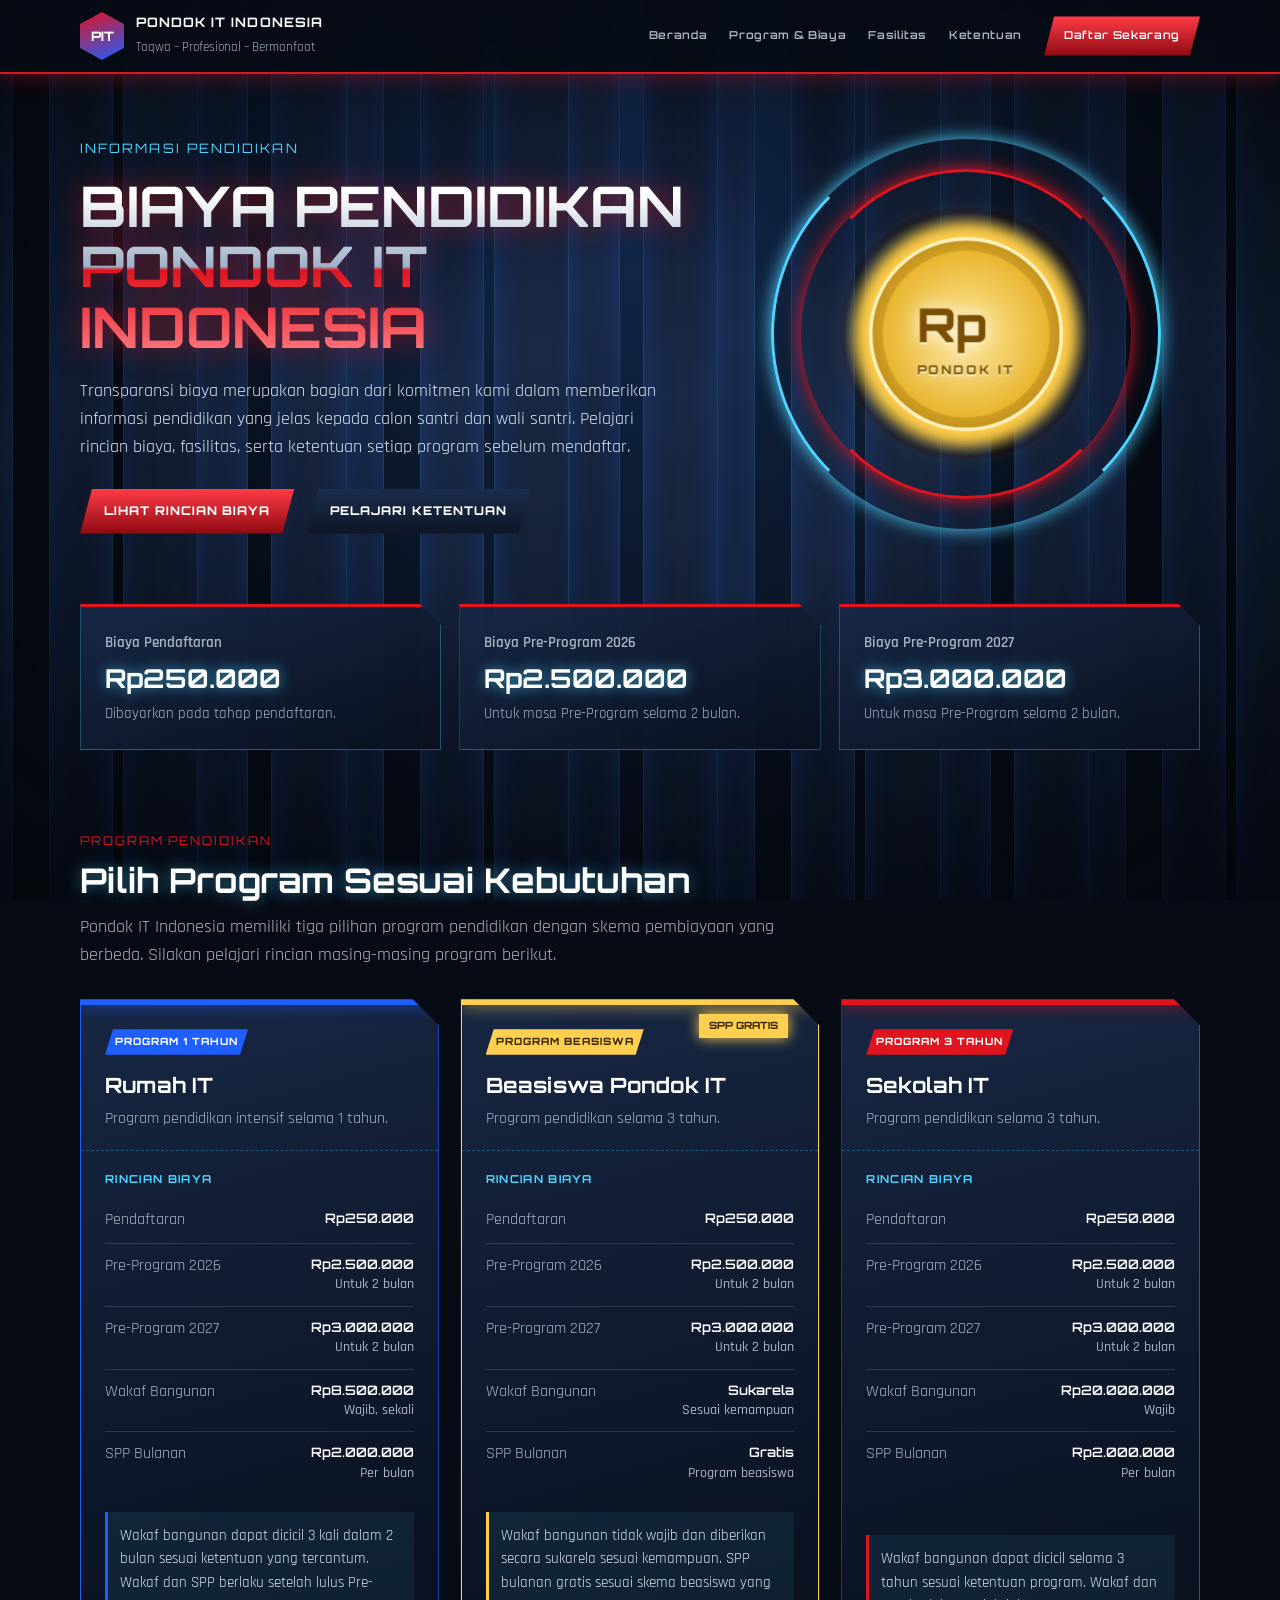
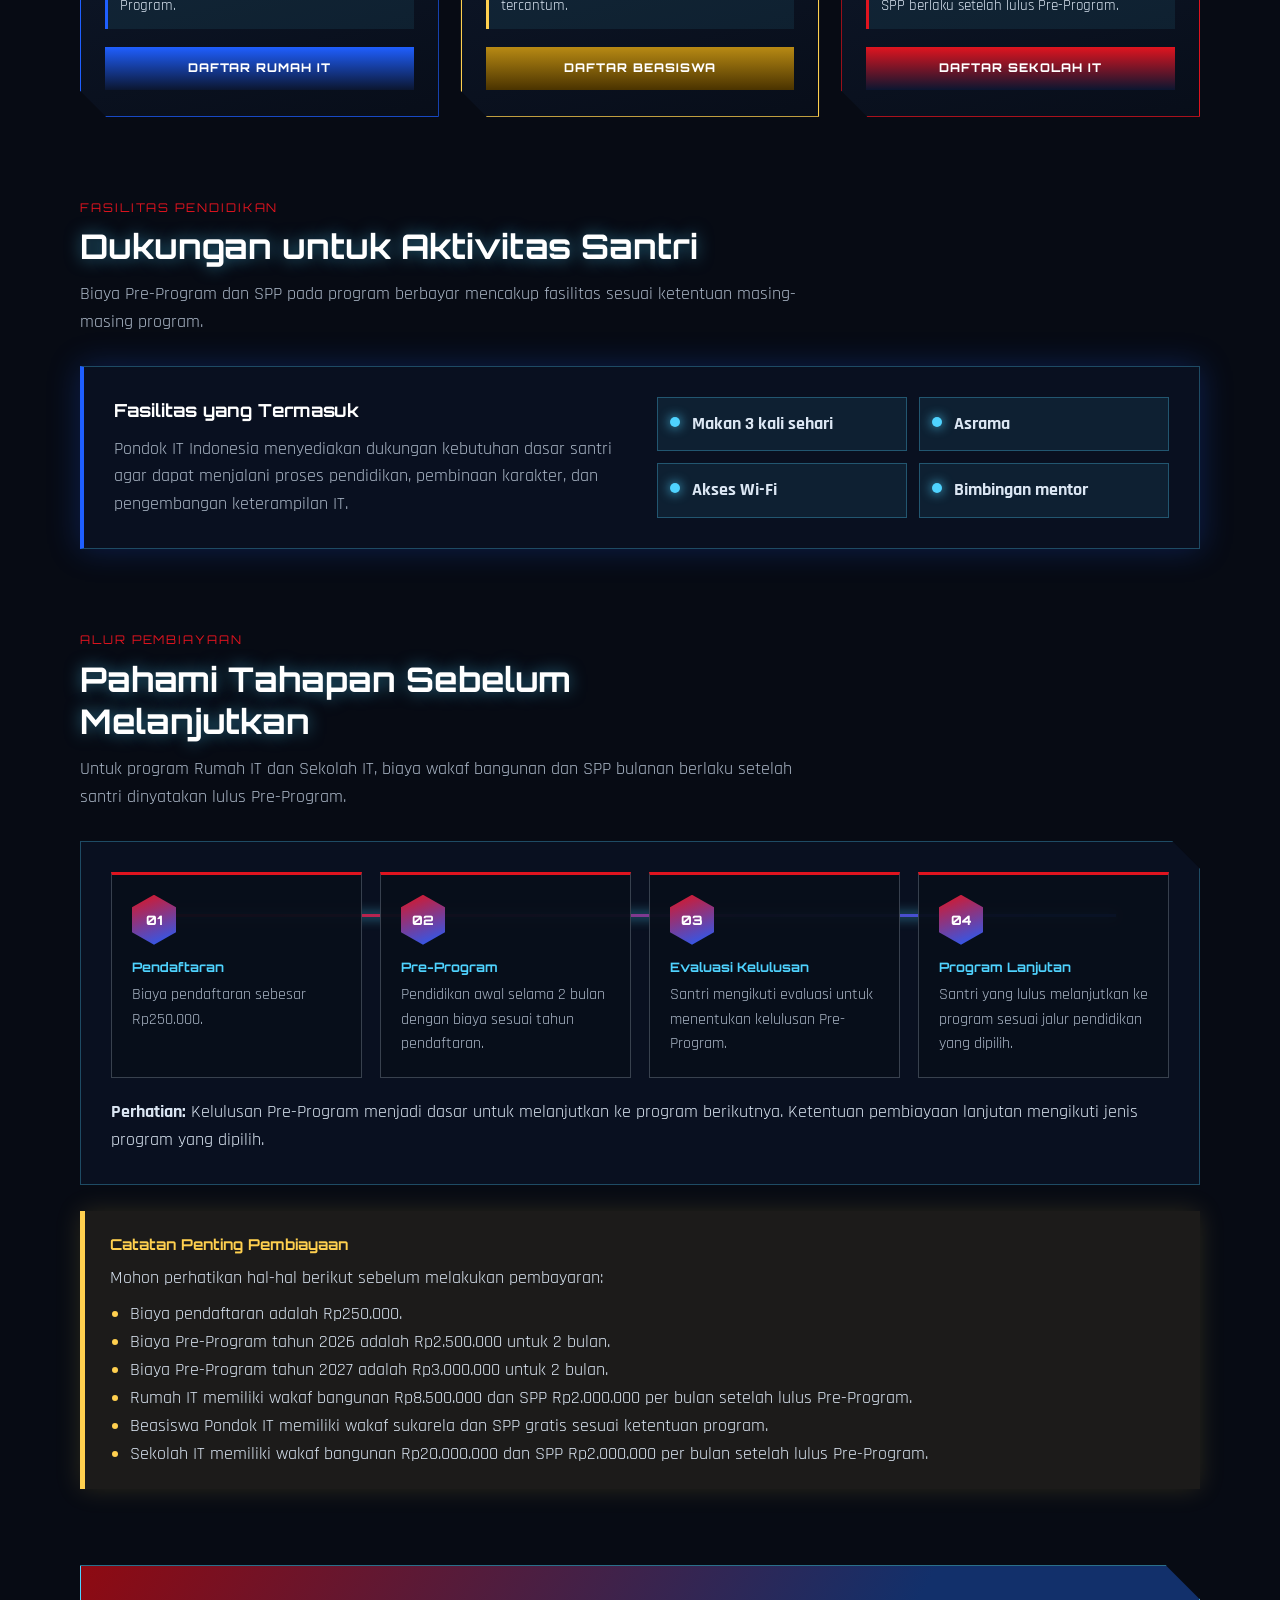
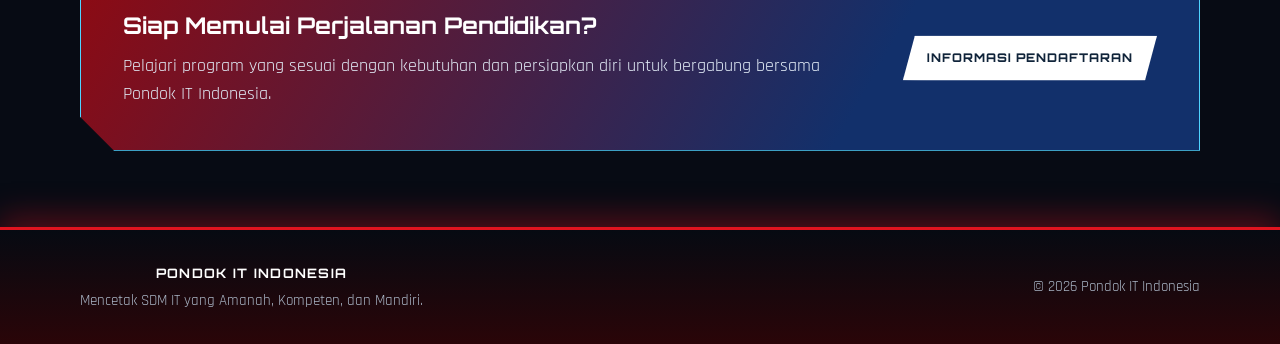
==== commit 8d5a30f3: "Perubahan tanpilan pada setiap html" ====
--- a/Biaya.html
+++ b/Biaya.html
@@ -1,4 +1,3 @@
-
 <!DOCTYPE html>
 <html lang="id">
 <head>
@@ -6,1166 +5,340 @@
 <meta name="viewport" content="width=device-width, initial-scale=1.0">
 <meta name="description" content="Informasi biaya pendidikan, fasilitas, dan ketentuan program Pondok IT Indonesia.">
 <title>Biaya Pendidikan | Pondok IT Indonesia</title>
-
+<link rel="preconnect" href="https://fonts.googleapis.com">
+<link href="https://fonts.googleapis.com/css2?family=Orbitron:wght@600;800&family=Rajdhani:wght@500;600;700&display=swap" rel="stylesheet">
 <style>
-:root {
-    --navy: #10253f;
-    --navy-light: #183a5b;
-    --green: #087f5b;
-    --green-light: #e8f6ef;
-    --gold: #d7ae58;
-    --text: #273449;
-    --muted: #697789;
-    --line: #e3e9ef;
-    --white: #ffffff;
-    --bg: #f5f8fb;
-}
-
-* {
-    margin: 0;
-    padding: 0;
-    box-sizing: border-box;
-}
-
-html {
-    scroll-behavior: smooth;
-    scroll-padding-top: 90px;
-}
-
-body {
-    font-family: Arial, Helvetica, sans-serif;
-    background: var(--bg);
-    color: var(--text);
-    line-height: 1.7;
-}
-
-a {
-    text-decoration: none;
-    color: inherit;
-}
-
-.container {
-    width: min(1120px, 92%);
-    margin: auto;
-}
-
-/* NAVBAR */
-.navbar {
-    background: var(--white);
-    border-bottom: 1px solid var(--line);
-    position: sticky;
-    top: 0;
-    z-index: 100;
-}
-
-.nav-inner {
-    width: min(1120px, 92%);
-    margin: auto;
-    min-height: 72px;
-    display: flex;
-    align-items: center;
-    justify-content: space-between;
-    gap: 24px;
-}
-
-.brand {
-    display: flex;
-    align-items: center;
-    gap: 12px;
-    color: var(--navy);
-}
-
-.brand-mark {
-    width: 42px;
-    height: 42px;
-    background: var(--green);
-    color: white;
-    border-radius: 11px;
-    display: grid;
-    place-items: center;
-    font-size: 16px;
-    font-weight: 800;
-    letter-spacing: 1px;
-}
-
-.brand-text strong {
-    display: block;
-    font-size: 14px;
-    line-height: 1.4;
-}
-
-.brand-text span {
-    color: var(--muted);
-    font-size: 11px;
-}
-
-.nav-links {
-    display: flex;
-    align-items: center;
-    gap: 25px;
-}
-
-.nav-links a {
-    font-size: 13px;
-    font-weight: 700;
-    color: #46556a;
-    transition: .2s;
-}
-
-.nav-links a:hover {
-    color: var(--green);
-}
-
-.nav-cta {
-    background: var(--green);
-    color: white !important;
-    padding: 11px 17px;
-    border-radius: 8px;
-}
-
-.menu-toggle {
-    display: none;
-    border: 1px solid var(--line);
-    background: white;
-    padding: 8px 12px;
-    border-radius: 7px;
-    font-size: 20px;
-    cursor: pointer;
-}
-
-/* HERO */
-.hero {
-    position: relative;
-    overflow: hidden;
-    background: linear-gradient(125deg, #0b1d32, #183e5c 72%, #116c55);
-    color: white;
-    padding: 90px 0 105px;
-}
-
-.hero::before,
-.hero::after {
-    content: "";
-    position: absolute;
-    border: 1px solid rgba(255,255,255,.09);
-    border-radius: 50%;
-    pointer-events: none;
-}
-
-.hero::before {
-    width: 420px;
-    height: 420px;
-    right: -100px;
-    top: -200px;
-}
-
-.hero::after {
-    width: 290px;
-    height: 290px;
-    right: 30px;
-    top: -130px;
-}
-
-.hero-content {
-    position: relative;
-    z-index: 1;
-    max-width: 760px;
-}
-
-.eyebrow {
-    display: inline-flex;
-    align-items: center;
-    gap: 9px;
-    color: #e7c778;
-    font-size: 12px;
-    font-weight: 800;
-    letter-spacing: 2px;
-    text-transform: uppercase;
-    margin-bottom: 20px;
-}
-
-.eyebrow::before {
-    content: "";
-    width: 27px;
-    height: 2px;
-    background: var(--gold);
-}
-
-.hero h1 {
-    font-size: clamp(36px, 5vw, 58px);
-    line-height: 1.12;
-    letter-spacing: -1.5px;
-    margin-bottom: 22px;
-}
-
-.hero h1 span {
-    color: #e7c778;
-}
-
-.hero p {
-    max-width: 650px;
-    color: #d6e1eb;
-    font-size: 16px;
-    line-height: 1.9;
-}
-
-.hero-actions {
-    display: flex;
-    flex-wrap: wrap;
-    gap: 12px;
-    margin-top: 30px;
-}
-
-.btn {
-    display: inline-flex;
-    align-items: center;
-    justify-content: center;
-    padding: 13px 20px;
-    border-radius: 8px;
-    font-size: 13px;
-    font-weight: 800;
-    transition: .2s;
-}
-
-.btn-primary {
-    background: var(--green);
-    color: white;
-}
-
-.btn-primary:hover {
-    background: #06684b;
-    transform: translateY(-2px);
-}
-
-.btn-outline {
-    border: 1px solid rgba(255,255,255,.35);
-    color: white;
-}
-
-.btn-outline:hover {
-    background: rgba(255,255,255,.08);
-}
-
-/* QUICK INFO */
-.quick-info {
-    display: grid;
-    grid-template-columns: repeat(3, 1fr);
-    gap: 18px;
-    margin-top: -38px;
-    position: relative;
-    z-index: 2;
-}
-
-.info-card {
-    background: white;
-    padding: 25px;
-    border: 1px solid var(--line);
-    border-radius: 13px;
-    box-shadow: 0 10px 30px rgba(16,37,63,.05);
-}
-
-.info-card small {
-    display: block;
-    color: var(--muted);
-    font-size: 12px;
-    margin-bottom: 5px;
-}
-
-.info-card strong {
-    display: block;
-    color: var(--navy);
-    font-size: 25px;
-    line-height: 1.4;
-}
-
-.info-card p {
-    font-size: 12px;
-    color: var(--muted);
-    margin-top: 5px;
-}
-
-/* SECTION */
-.section {
-    padding: 78px 0 0;
-}
-
-.section-heading {
-    max-width: 700px;
-    margin-bottom: 30px;
-}
-
-.section-label {
-    display: inline-block;
-    color: var(--green);
-    font-size: 11px;
-    font-weight: 800;
-    letter-spacing: 1.8px;
-    text-transform: uppercase;
-    margin-bottom: 10px;
-}
-
-.section-heading h2 {
-    color: var(--navy);
-    font-size: clamp(26px, 3vw, 36px);
-    line-height: 1.3;
-    margin-bottom: 13px;
-}
-
-.section-heading p {
-    color: var(--muted);
-    font-size: 14px;
-}
-
-/* PROGRAM CARDS */
-.program-grid {
-    display: grid;
-    grid-template-columns: repeat(3, 1fr);
-    gap: 20px;
-    align-items: stretch;
-}
-
-.program-card {
-    background: white;
-    border: 1px solid var(--line);
-    border-radius: 15px;
-    overflow: hidden;
-    display: flex;
-    flex-direction: column;
-    transition: transform .25s, box-shadow .25s;
-}
-
-.program-card:hover {
-    transform: translateY(-5px);
-    box-shadow: 0 15px 35px rgba(16,37,63,.09);
-}
-
-.program-top {
-    padding: 25px 24px 22px;
-    background: #fff;
-    border-bottom: 1px solid var(--line);
-}
-
-.program-type {
-    display: inline-block;
-    font-size: 10px;
-    font-weight: 800;
-    letter-spacing: 1px;
-    color: var(--green);
-    background: var(--green-light);
-    border-radius: 5px;
-    padding: 6px 9px;
-    margin-bottom: 15px;
-}
-
-.program-top h3 {
-    color: var(--navy);
-    font-size: 23px;
-    margin-bottom: 6px;
-}
-
-.program-top p {
-    color: var(--muted);
-    font-size: 12px;
-}
-
-.program-body {
-    padding: 23px 24px 25px;
-    display: flex;
-    flex-direction: column;
-    flex: 1;
-}
-
-.program-body h4 {
-    font-size: 12px;
-    color: var(--muted);
-    text-transform: uppercase;
-    letter-spacing: .8px;
-    margin-bottom: 14px;
-}
-
-.cost-list {
-    list-style: none;
-    margin-bottom: 22px;
-}
-
-.cost-list li {
-    display: flex;
-    justify-content: space-between;
-    align-items: flex-start;
-    gap: 12px;
-    padding: 12px 0;
-    border-bottom: 1px solid #edf0f4;
-    font-size: 12px;
-}
-
-.cost-list li:last-child {
-    border-bottom: none;
-}
-
-.cost-name {
-    color: #526176;
-    max-width: 55%;
-}
-
-.cost-value {
-    color: var(--navy);
-    font-weight: 800;
-    text-align: right;
-}
-
-.cost-value small {
-    display: block;
-    color: var(--muted);
-    font-size: 10px;
-    font-weight: 400;
-}
-
-.program-note {
-    background: #f5f8fb;
-    border-radius: 8px;
-    padding: 13px;
-    color: #5b687a;
-    font-size: 11px;
-    line-height: 1.8;
-    margin-top: auto;
-}
-
-.program-button {
-    display: block;
-    margin-top: 18px;
-    text-align: center;
-    padding: 12px;
-    background: var(--navy);
-    color: white;
-    font-size: 12px;
-    font-weight: 800;
-    border-radius: 7px;
-    transition: .2s;
-}
-
-.program-button:hover {
-    background: var(--green);
-}
-
-/* FACILITIES */
-.facility-box {
-    background: white;
-    border: 1px solid var(--line);
-    border-radius: 14px;
-    padding: 30px;
-    display: grid;
-    grid-template-columns: 1fr 1fr;
-    gap: 30px;
-}
-
-.facility-box h3 {
-    color: var(--navy);
-    font-size: 19px;
-    margin-bottom: 12px;
-}
-
-.facility-box p {
-    color: var(--muted);
-    font-size: 13px;
-}
-
-.facility-list {
-    list-style: none;
-    display: grid;
-    grid-template-columns: 1fr 1fr;
-    gap: 13px;
-}
-
-.facility-list li {
-    font-size: 12px;
-    color: #46556a;
-    padding-left: 18px;
-    position: relative;
-}
-
-.facility-list li::before {
-    content: "";
-    width: 7px;
-    height: 7px;
-    border-radius: 50%;
-    background: var(--green);
-    position: absolute;
-    left: 0;
-    top: 8px;
-}
-
-/* PAYMENT FLOW */
-.payment-flow {
-    background: #edf4f2;
-    border: 1px solid #dcebe5;
-    border-radius: 14px;
-    padding: 30px;
-}
-
-.flow-grid {
-    display: grid;
-    grid-template-columns: repeat(4, 1fr);
-    gap: 18px;
-    margin-top: 25px;
-}
-
-.flow-step {
-    background: white;
-    border-radius: 10px;
-    padding: 20px;
-    border: 1px solid #dcebe5;
-}
-
-.flow-number {
-    display: inline-grid;
-    place-items: center;
-    width: 32px;
-    height: 32px;
-    border-radius: 8px;
-    background: var(--green);
-    color: white;
-    font-size: 12px;
-    font-weight: 800;
-    margin-bottom: 13px;
-}
-
-.flow-step h4 {
-    color: var(--navy);
-    font-size: 13px;
-    margin-bottom: 7px;
-}
-
-.flow-step p {
-    color: var(--muted);
-    font-size: 11px;
-}
-
-.payment-flow > p {
-    color: #506276;
-    font-size: 13px;
-    margin-top: 18px;
-}
-
-/* NOTE */
-.note-box {
-    border-left: 4px solid var(--gold);
-    background: #fffaf0;
-    padding: 23px 25px;
-    border-radius: 0 10px 10px 0;
-    margin-top: 28px;
-}
-
-.note-box h3 {
-    color: #78571b;
-    font-size: 15px;
-    margin-bottom: 8px;
-}
-
-.note-box p,
-.note-box li {
-    color: #786b53;
-    font-size: 12px;
-}
-
-.note-box ul {
-    padding-left: 18px;
-    margin-top: 8px;
-}
-
-/* CTA */
-.cta {
-    margin-top: 80px;
-    background: linear-gradient(120deg, var(--navy), #174b59);
-    padding: 45px;
-    border-radius: 16px;
-    color: white;
-    display: flex;
-    justify-content: space-between;
-    align-items: center;
-    gap: 25px;
-}
-
-.cta h2 {
-    font-size: 25px;
-    margin-bottom: 8px;
-}
-
-.cta p {
-    color: #d5e0e9;
-    font-size: 13px;
-}
-
-.cta .btn {
-    background: white;
-    color: var(--navy);
-    flex-shrink: 0;
-}
-
-/* FOOTER */
-footer {
-    margin-top: 80px;
-    background: #0b1b2d;
-    color: white;
-    padding: 35px 0;
-}
-
-.footer-inner {
-    width: min(1120px, 92%);
-    margin: auto;
-    display: flex;
-    justify-content: space-between;
-    align-items: center;
-    gap: 20px;
-}
-
-.footer-inner strong {
-    font-size: 13px;
-    letter-spacing: 1px;
-}
-
-.footer-inner p,
-.footer-inner span {
-    color: #aebdcb;
-    font-size: 11px;
-}
-
-.footer-inner p {
-    margin-top: 5px;
-}
-
-/* RESPONSIVE */
-@media (max-width: 900px) {
-    .program-grid {
-        grid-template-columns: 1fr 1fr;
-    }
-
-    .program-card:last-child {
-        grid-column: 1 / -1;
-    }
-
-    .flow-grid {
-        grid-template-columns: 1fr 1fr;
-    }
-
-    .nav-links {
-        gap: 15px;
-    }
-}
-
-@media (max-width: 650px) {
-    .nav-inner {
-        min-height: 65px;
-        flex-wrap: wrap;
-        padding: 11px 0;
-    }
-
-    .menu-toggle {
-        display: block;
-    }
-
-    .nav-links {
-        display: none;
-        width: 100%;
-        flex-direction: column;
-        align-items: stretch;
-        gap: 0;
-        padding: 5px 0 10px;
-    }
-
-    .nav-links.open {
-        display: flex;
-    }
-
-    .nav-links a {
-        padding: 12px 5px;
-        border-bottom: 1px solid var(--line);
-    }
-
-    .nav-links .nav-cta {
-        text-align: center;
-        margin-top: 10px;
-    }
-
-    .hero {
-        padding: 65px 0 80px;
-    }
-
-    .hero p {
-        font-size: 14px;
-    }
-
-    .quick-info {
-        grid-template-columns: 1fr;
-        margin-top: -25px;
-        gap: 10px;
-    }
-
-    .info-card {
-        padding: 19px;
-    }
-
-    .info-card strong {
-        font-size: 22px;
-    }
-
-    .section {
-        padding-top: 58px;
-    }
-
-    .program-grid {
-        grid-template-columns: 1fr;
-    }
-
-    .program-card:last-child {
-        grid-column: auto;
-    }
-
-    .facility-box {
-        grid-template-columns: 1fr;
-        padding: 23px;
-    }
-
-    .facility-list {
-        grid-template-columns: 1fr;
-    }
-
-    .flow-grid {
-        grid-template-columns: 1fr;
-    }
-
-    .payment-flow {
-        padding: 20px;
-    }
-
-    .cta {
-        margin-top: 55px;
-        padding: 28px 23px;
-        flex-direction: column;
-        align-items: flex-start;
-    }
-
-    .cta h2 {
-        font-size: 22px;
-    }
-
-    .footer-inner {
-        flex-direction: column;
-        align-items: flex-start;
-    }
-}
+:root{--red:#e0141f;--red2:#8e0a12;--blue:#1f5fff;--cyan:#4fd3ff;--gold:#ffd04f;--steel:#aab6c6;--dark:#070b14;--text:#dbe6f3;--line:rgba(79,211,255,.3);--head:'Orbitron','Arial Black',sans-serif;--body:'Rajdhani',Arial,sans-serif}
+*{margin:0;padding:0;box-sizing:border-box}
+html{scroll-behavior:smooth;scroll-padding-top:90px}
+body{font-family:var(--body);font-size:18px;background:var(--dark);color:var(--text);line-height:1.55;overflow-x:hidden}
+a{text-decoration:none;color:inherit}:focus-visible{outline:3px solid var(--cyan);outline-offset:3px}
+.container{width:min(1120px,92%);margin:auto}
+
+/* latar kota */
+.city{position:fixed;inset:0;z-index:-2;overflow:hidden;perspective:900px;background:radial-gradient(ellipse at 50% 0%,#14315a,#070b14 70%)}
+.city i{position:absolute;top:-10%;bottom:-10%;background:linear-gradient(180deg,#0c1424,#1a2a45 50%,#0a101c);border:1px solid rgba(79,211,255,.15);box-shadow:0 0 30px rgba(31,95,255,.25) inset;animation:sway 16s ease-in-out infinite alternate}
+.city i:nth-child(even){animation-direction:alternate-reverse;animation-duration:20s}
+@keyframes sway{from{transform:translateZ(-60px) rotateY(-6deg)}to{transform:translateZ(60px) rotateY(6deg)}}
+.city::after{content:"";position:absolute;inset:-50%;background:conic-gradient(from 0deg at 50% 0%,transparent 0 20deg,rgba(255,255,255,.08) 28deg,transparent 40deg 100deg,rgba(79,211,255,.1) 110deg,transparent 125deg);animation:rays 26s linear infinite;mix-blend-mode:screen}
+@keyframes rays{to{transform:rotate(360deg)}}
+.vig{position:fixed;inset:0;z-index:-1;background:radial-gradient(ellipse at center,transparent 30%,rgba(3,6,12,.85));pointer-events:none}
+
+/* navbar */
+.navbar{position:sticky;top:0;z-index:100;background:rgba(7,11,20,.85);backdrop-filter:blur(8px);border-bottom:2px solid var(--red);box-shadow:0 0 22px rgba(224,20,31,.45)}
+.nav-inner{width:min(1120px,92%);margin:auto;min-height:72px;display:flex;align-items:center;justify-content:space-between;gap:24px}
+.brand{display:flex;align-items:center;gap:12px}
+.brand-mark{width:44px;height:48px;display:grid;place-items:center;font-family:var(--head);font-size:13px;font-weight:800;color:#fff;background:linear-gradient(160deg,var(--red),var(--blue));clip-path:polygon(50% 0,100% 25%,100% 75%,50% 100%,0 75%,0 25%)}
+.brand-text strong{display:block;font-family:var(--head);font-size:13px;letter-spacing:.08em;color:#fff}.brand-text span{color:var(--steel);font-size:13px}
+.nav-links{display:flex;align-items:center;gap:22px}
+.nav-links a{font-family:var(--head);font-size:11px;font-weight:600;letter-spacing:.06em;color:var(--steel);transition:.2s}.nav-links a:hover{color:var(--cyan);text-shadow:0 0 10px var(--cyan)}
+.nav-cta{color:#fff!important;padding:11px 20px;background:linear-gradient(180deg,#ff3b46,var(--red2));clip-path:polygon(10px 0,100% 0,calc(100% - 10px) 100%,0 100%);box-shadow:0 0 18px rgba(224,20,31,.8)}
+.menu-toggle{display:none;border:1px solid var(--cyan);background:rgba(31,95,255,.25);color:#fff;padding:6px 12px;font-size:20px;cursor:pointer}
+
+/* hero */
+.hero{padding:60px 0 70px}
+.hero-grid{display:grid;grid-template-columns:1.15fr .85fr;gap:20px;align-items:center}
+.eyebrow{font-family:var(--head);font-size:13px;letter-spacing:.16em;color:var(--cyan)}
+.hero h1{font-family:var(--head);font-size:clamp(32px,5vw,56px);line-height:1.08;margin:14px 0 20px;text-transform:uppercase;background:linear-gradient(180deg,#fff 10%,#9fb2c8 50%,#e0141f 52%,#ff7a80);-webkit-background-clip:text;background-clip:text;color:transparent;filter:drop-shadow(0 0 14px rgba(224,20,31,.55))}
+.hero p{max-width:600px}
+.hero-actions{display:flex;flex-wrap:wrap;gap:12px;margin-top:28px}
+.btn{display:inline-flex;align-items:center;justify-content:center;padding:13px 24px;font-family:var(--head);font-size:12px;font-weight:800;letter-spacing:.08em;color:#fff;text-transform:uppercase;background:linear-gradient(180deg,#ff3b46,var(--red2));clip-path:polygon(12px 0,100% 0,calc(100% - 12px) 100%,0 100%);box-shadow:0 0 18px rgba(224,20,31,.8);transition:.2s;border:0;cursor:pointer}
+.btn:hover{transform:translateY(-3px) scale(1.04);filter:brightness(1.25)}
+.btn-outline{background:linear-gradient(180deg,#1b2d4d,#0e1626);box-shadow:0 0 14px rgba(31,95,255,.7)}
+.stage{height:360px;perspective:900px;display:grid;place-items:center;position:relative}
+.scene{position:relative;width:0;height:0;transform-style:preserve-3d}
+.coin{position:absolute;left:0;top:0;width:0;height:0;transform-style:preserve-3d;animation:flipcoin 7s linear infinite}
+.stage:hover .coin{animation-duration:2.5s}
+@keyframes flipcoin{from{transform:rotateX(-12deg) rotateY(0)}to{transform:rotateX(-12deg) rotateY(360deg)}}
+.cl{position:absolute;left:-95px;top:-95px;width:190px;height:190px;border-radius:50%;background:radial-gradient(circle,#ffe9a0,#d9a21b 70%,#8a5d08);border:3px solid #fff3c4;box-shadow:0 0 26px rgba(255,208,79,.55)}
+.cf{display:grid;place-items:center;font-family:var(--head);font-weight:800;font-size:46px;color:#7a4f05;text-shadow:0 2px 0 #fff3c4,0 0 18px #fff;backface-visibility:hidden;background:radial-gradient(circle,#ffe9a0,#e8b52c 65%,#a8730c);box-shadow:inset 0 0 0 10px rgba(122,79,5,.25),0 0 40px rgba(255,208,79,.8)}
+.cf small{display:block;font-size:12px;letter-spacing:.2em}
+.ring{position:absolute;left:0;top:0;border-radius:50%;border:3px solid;transform-style:preserve-3d}
+.r1{width:330px;height:330px;margin:-165px;border-color:var(--red) transparent var(--red) transparent;box-shadow:0 0 18px var(--red);animation:ring1 7s linear infinite}
+.r2{width:390px;height:390px;margin:-195px;border-color:transparent var(--cyan) transparent var(--cyan);box-shadow:0 0 18px var(--cyan);animation:ring2 9s linear infinite}
+@keyframes ring1{from{transform:rotateX(72deg) rotateZ(0)}to{transform:rotateX(72deg) rotateZ(360deg)}}
+@keyframes ring2{from{transform:rotateY(72deg) rotateZ(360deg)}to{transform:rotateY(72deg) rotateZ(0)}}
+
+/* kartu ringkasan */
+.quick-info{display:grid;grid-template-columns:repeat(3,1fr);gap:18px;position:relative;z-index:2}
+.info-card{padding:24px;background:linear-gradient(160deg,rgba(24,40,70,.95),rgba(10,16,30,.95));border:1px solid var(--line);border-top:3px solid var(--red);clip-path:polygon(0 0,calc(100% - 22px) 0,100% 22px,100% 100%,0 100%);box-shadow:0 0 30px rgba(31,95,255,.25)}
+.info-card small{display:block;color:var(--steel);font-weight:600}
+.info-card strong{display:block;font-family:var(--head);font-size:26px;color:#fff;text-shadow:0 0 14px rgba(79,211,255,.7);margin:4px 0}
+.info-card p{font-size:15px;color:var(--steel)}
+
+/* section */
+.section{padding-top:76px}
+.section-heading{max-width:720px;margin-bottom:30px}
+.section-label{display:inline-block;font-family:var(--head);font-size:12px;letter-spacing:.16em;color:var(--red);margin-bottom:8px}
+.section-heading h2{font-family:var(--head);font-size:clamp(24px,3vw,34px);line-height:1.25;color:#fff;margin-bottom:12px;text-shadow:0 0 16px rgba(79,211,255,.5)}
+.section-heading p{color:var(--steel)}
+
+/* program */
+.program-grid{display:grid;grid-template-columns:repeat(3,1fr);gap:22px;align-items:stretch;perspective:1200px}
+.program-card{--c:var(--blue);position:relative;display:flex;flex-direction:column;background:linear-gradient(165deg,rgba(24,40,70,.96),rgba(8,14,26,.97));border:1px solid var(--c);box-shadow:0 0 28px color-mix(in srgb,var(--c) 45%,transparent);clip-path:polygon(0 0,calc(100% - 26px) 0,100% 26px,100% 100%,26px 100%,0 calc(100% - 26px));transform-style:preserve-3d;transition:transform .15s ease-out}
+.program-card.gold{--c:var(--gold)}.program-card.red{--c:var(--red)}
+.program-card::before{content:"";position:absolute;left:0;top:0;right:0;height:5px;background:var(--c);box-shadow:0 0 16px var(--c)}
+.program-top{padding:26px 24px 18px;border-bottom:1px dashed var(--line)}
+.program-type{display:inline-block;font-family:var(--head);font-size:10px;font-weight:800;letter-spacing:.1em;color:#fff;background:var(--c);padding:5px 10px;margin-bottom:14px;clip-path:polygon(8px 0,100% 0,calc(100% - 8px) 100%,0 100%)}
+.program-card.gold .program-type{color:#3a2800}
+.program-top h3{font-family:var(--head);font-size:21px;color:#fff;margin-bottom:6px}.program-top p{color:var(--steel);font-size:16px}
+.program-body{padding:20px 24px 26px;display:flex;flex-direction:column;flex:1}
+.program-body h4{font-family:var(--head);font-size:11px;color:var(--cyan);letter-spacing:.12em;margin-bottom:10px}
+.cost-list{list-style:none;margin-bottom:18px}
+.cost-list li{display:flex;justify-content:space-between;align-items:flex-start;gap:12px;padding:10px 0;border-bottom:1px solid rgba(170,182,198,.2);font-size:16px}
+.cost-list li:last-child{border-bottom:none}
+.cost-name{color:var(--steel);max-width:52%}
+.cost-value{font-family:var(--head);font-weight:600;font-size:13px;color:#fff;text-align:right}
+.cost-value small{display:block;font-family:var(--body);color:var(--steel);font-size:14px;font-weight:500}
+.program-note{background:rgba(79,211,255,.08);border-left:3px solid var(--c);padding:12px;font-size:15px;margin-top:auto}
+.program-button{display:block;margin-top:18px;text-align:center;padding:12px;font-family:var(--head);font-size:12px;font-weight:800;letter-spacing:.08em;color:#fff;text-transform:uppercase;background:linear-gradient(180deg,var(--c),#0b1630);transition:.2s}
+.program-card.gold .program-button{color:#fff;background:linear-gradient(180deg,#b88a14,#4a3300)}
+.program-button:hover{filter:brightness(1.35);box-shadow:0 0 22px var(--c)}
+.ribbon{position:absolute;right:30px;top:14px;font-family:var(--head);font-size:10px;font-weight:800;color:#3a2800;background:var(--gold);padding:4px 10px;box-shadow:0 0 14px var(--gold);animation:pulse 1.6s ease-in-out infinite alternate}
+@keyframes pulse{to{box-shadow:0 0 26px var(--gold);transform:scale(1.06)}}
+
+/* fasilitas */
+.facility-box{display:grid;grid-template-columns:1fr 1fr;gap:30px;padding:30px;background:rgba(10,18,34,.92);border:1px solid var(--line);border-left:4px solid var(--blue);box-shadow:0 0 30px rgba(31,95,255,.25)}
+.facility-box h3{font-family:var(--head);font-size:18px;color:#fff;margin-bottom:10px}.facility-box p{color:var(--steel)}
+.facility-list{list-style:none;display:grid;grid-template-columns:1fr 1fr;gap:12px}
+.facility-list li{padding:12px 12px 12px 34px;position:relative;font-weight:700;background:rgba(79,211,255,.08);border:1px solid var(--line)}
+.facility-list li::before{content:"";position:absolute;left:12px;top:19px;width:10px;height:10px;border-radius:50%;background:var(--cyan);box-shadow:0 0 12px var(--cyan)}
+
+/* alur */
+.payment-flow{padding:30px;background:rgba(10,18,34,.92);border:1px solid var(--line);clip-path:polygon(0 0,calc(100% - 28px) 0,100% 28px,100% 100%,0 100%)}
+.flow-grid{position:relative;display:grid;grid-template-columns:repeat(4,1fr);gap:18px}
+.flow-grid::before{content:"";position:absolute;left:5%;right:5%;top:42px;height:3px;background:linear-gradient(90deg,var(--red),var(--blue),var(--cyan));background-size:200% 100%;animation:flow 3s linear infinite;box-shadow:0 0 12px var(--cyan)}
+@keyframes flow{to{background-position:200% 0}}
+.flow-step{position:relative;padding:20px;background:rgba(8,14,26,.95);border:1px solid rgba(170,182,198,.3);border-top:3px solid var(--red);transition:transform .15s ease-out}
+.flow-number{display:grid;place-items:center;width:44px;height:50px;margin-bottom:12px;font-family:var(--head);font-size:13px;font-weight:800;color:#fff;background:linear-gradient(160deg,var(--red),var(--blue));clip-path:polygon(50% 0,100% 25%,100% 75%,50% 100%,0 75%,0 25%)}
+.flow-step h4{font-family:var(--head);font-size:13px;color:var(--cyan);margin-bottom:6px}.flow-step p{font-size:16px;color:var(--steel)}
+.payment-flow>p{margin-top:20px}
+.note-box{margin-top:26px;padding:22px 25px;background:rgba(214,173,87,.1);border-left:5px solid var(--gold);box-shadow:0 0 24px rgba(255,208,79,.15)}
+.note-box h3{font-family:var(--head);font-size:15px;color:var(--gold);margin-bottom:8px}
+.note-box ul{padding-left:20px;margin-top:8px}.note-box li::marker{color:var(--gold)}
+
+/* CTA + footer */
+.cta{position:relative;overflow:hidden;margin-top:76px;padding:42px;display:flex;justify-content:space-between;align-items:center;gap:25px;background:linear-gradient(120deg,var(--red2),#12306b 70%);border:1px solid var(--cyan);box-shadow:0 0 40px rgba(31,95,255,.5);clip-path:polygon(0 0,calc(100% - 34px) 0,100% 34px,100% 100%,34px 100%,0 calc(100% - 34px))}
+.cta::after{content:"";position:absolute;top:0;bottom:0;width:80px;left:-120px;background:linear-gradient(90deg,transparent,rgba(255,255,255,.3),transparent);transform:skewX(-20deg);animation:sheen 4s ease-in-out infinite}
+@keyframes sheen{to{left:120%}}
+.cta h2{font-family:var(--head);font-size:23px;color:#fff;margin-bottom:8px;position:relative}.cta p{position:relative;color:#e2ecf7}
+.cta .btn{flex-shrink:0;position:relative;background:#fff;color:#10243a;box-shadow:0 0 24px #fff}
+footer{margin-top:76px;padding:32px 0;text-align:center;background:linear-gradient(180deg,#060a12,#2a0508);border-top:3px solid var(--red);box-shadow:0 -10px 30px rgba(224,20,31,.35)}
+.footer-inner{width:min(1120px,92%);margin:auto;display:flex;justify-content:space-between;align-items:center;gap:20px;color:var(--steel);font-size:15px}
+.footer-inner strong{font-family:var(--head);color:#fff;letter-spacing:.1em;font-size:13px}.footer-inner p{margin-top:4px}
+
+@media(max-width:900px){.hero-grid{grid-template-columns:1fr}.stage{height:330px}.program-grid{grid-template-columns:1fr 1fr}.program-card:last-child{grid-column:1/-1}.flow-grid{grid-template-columns:1fr 1fr}.flow-grid::before{display:none}.nav-links{gap:14px}}
+@media(max-width:650px){.nav-inner{flex-wrap:wrap;padding:10px 0}.menu-toggle{display:block}.nav-links{display:none;width:100%;flex-direction:column;align-items:stretch;gap:0;padding:5px 0 10px}.nav-links.open{display:flex}.nav-links a{padding:12px 5px;border-bottom:1px solid var(--line)}.nav-cta{text-align:center;margin-top:10px}.quick-info,.program-grid,.flow-grid,.facility-box,.facility-list{grid-template-columns:1fr}.program-card:last-child{grid-column:auto}.facility-box,.payment-flow{padding:20px}.cta{flex-direction:column;align-items:flex-start;padding:28px 22px}.footer-inner{flex-direction:column;align-items:flex-start}.scene{transform:scale(.75)}.hero{padding-top:36px}}
+@media(prefers-reduced-motion:reduce){*,*::before,*::after{animation:none!important;transition:none!important}}
+@media print{.city,.vig,.navbar,.stage,.hero-actions,.cta{display:none!important}body{background:#fff;color:#000}.hero h1{-webkit-text-fill-color:#000;filter:none}.info-card,.program-card,.facility-box,.payment-flow,.flow-step{background:#fff;clip-path:none;box-shadow:none;break-inside:avoid}h2,h3,h4,.cost-value,.info-card strong{color:#000;text-shadow:none}.program-top p,.cost-name,.info-card p,.flow-step p{color:#333}}
 </style>
 </head>
-
 <body>
+<div class="city" id="city" aria-hidden="true"></div><div class="vig" aria-hidden="true"></div>
 
 <!-- NAVBAR -->
 <nav class="navbar">
-    <div class="nav-inner">
-        <a href="index.html" class="brand">
-            <div class="brand-mark">PIT</div>
-            <div class="brand-text">
-                <strong>PONDOK IT INDONESIA</strong>
-                <span>Taqwa – Profesional – Bermanfaat</span>
-            </div>
-        </a>
-
-        <button class="menu-toggle" id="menuToggle"
-                aria-label="Buka menu navigasi"
-                aria-expanded="false">☰</button>
-
-        <div class="nav-links" id="navLinks">
-            <a href="index.html">Beranda</a>
-            <a href="#program">Program & Biaya</a>
-            <a href="#fasilitas">Fasilitas</a>
-            <a href="#ketentuan">Ketentuan</a>
-            <a href="URL_FORMULIR" class="nav-cta">Daftar Sekarang</a>
-        </div>
-    </div>
+  <div class="nav-inner">
+    <a href="index.html" class="brand">
+      <div class="brand-mark">PIT</div>
+      <div class="brand-text"><strong>PONDOK IT INDONESIA</strong><span>Taqwa – Profesional – Bermanfaat</span></div>
+    </a>
+    <button class="menu-toggle" id="menuToggle" aria-label="Buka menu navigasi" aria-expanded="false">☰</button>
+    <div class="nav-links" id="navLinks">
+      <a href="index.html">Beranda</a>
+      <a href="#program">Program &amp; Biaya</a>
+      <a href="#fasilitas">Fasilitas</a>
+      <a href="#ketentuan">Ketentuan</a>
+      <a href="URL_FORMULIR" class="nav-cta">Daftar Sekarang</a>
+    </div>
+  </div>
 </nav>
 
 <!-- HERO -->
 <header class="hero">
-    <div class="container">
-        <div class="hero-content">
-            <span class="eyebrow">Informasi Pendidikan</span>
-
-            <h1>Biaya Pendidikan<br>
-                <span>Pondok IT Indonesia</span>
-            </h1>
-
-            <p>
-                Transparansi biaya merupakan bagian dari komitmen kami
-                dalam memberikan informasi pendidikan yang jelas kepada
-                calon santri dan wali santri. Pelajari rincian biaya,
-                fasilitas, serta ketentuan setiap program sebelum mendaftar.
-            </p>
-
-            <div class="hero-actions">
-                <a href="#program" class="btn btn-primary">
-                    Lihat Rincian Biaya
-                </a>
-                <a href="#ketentuan" class="btn btn-outline">
-                    Pelajari Ketentuan
-                </a>
-            </div>
+  <div class="container hero-grid">
+    <div>
+      <span class="eyebrow">INFORMASI PENDIDIKAN</span>
+      <h1>Biaya Pendidikan<br>Pondok IT Indonesia</h1>
+      <p>Transparansi biaya merupakan bagian dari komitmen kami dalam memberikan informasi pendidikan yang jelas kepada calon santri dan wali santri. Pelajari rincian biaya, fasilitas, serta ketentuan setiap program sebelum mendaftar.</p>
+      <div class="hero-actions">
+        <a href="#program" class="btn">Lihat Rincian Biaya</a>
+        <a href="#ketentuan" class="btn btn-outline">Pelajari Ketentuan</a>
+      </div>
+    </div>
+    <div class="stage" aria-hidden="true">
+      <div class="scene"><div class="ring r1"></div><div class="ring r2"></div><div class="coin" id="coin"></div></div>
+    </div>
+  </div>
+</header>
+
+<main class="container">
+
+  <!-- RINGKASAN -->
+  <section class="quick-info" aria-label="Ringkasan biaya">
+    <div class="info-card tilt"><small>Biaya Pendaftaran</small><strong>Rp250.000</strong><p>Dibayarkan pada tahap pendaftaran.</p></div>
+    <div class="info-card tilt"><small>Biaya Pre-Program 2026</small><strong>Rp2.500.000</strong><p>Untuk masa Pre-Program selama 2 bulan.</p></div>
+    <div class="info-card tilt"><small>Biaya Pre-Program 2027</small><strong>Rp3.000.000</strong><p>Untuk masa Pre-Program selama 2 bulan.</p></div>
+  </section>
+
+  <!-- PROGRAM -->
+  <section class="section" id="program">
+    <div class="section-heading">
+      <span class="section-label">PROGRAM PENDIDIKAN</span>
+      <h2>Pilih Program Sesuai Kebutuhan</h2>
+      <p>Pondok IT Indonesia memiliki tiga pilihan program pendidikan dengan skema pembiayaan yang berbeda. Silakan pelajari rincian masing-masing program berikut.</p>
+    </div>
+    <div class="program-grid">
+
+      <!-- RUMAH IT -->
+      <article class="program-card tilt">
+        <div class="program-top"><span class="program-type">PROGRAM 1 TAHUN</span><h3>Rumah IT</h3><p>Program pendidikan intensif selama 1 tahun.</p></div>
+        <div class="program-body">
+          <h4>RINCIAN BIAYA</h4>
+          <ul class="cost-list">
+            <li><span class="cost-name">Pendaftaran</span><span class="cost-value">Rp250.000</span></li>
+            <li><span class="cost-name">Pre-Program 2026</span><span class="cost-value">Rp2.500.000<small>Untuk 2 bulan</small></span></li>
+            <li><span class="cost-name">Pre-Program 2027</span><span class="cost-value">Rp3.000.000<small>Untuk 2 bulan</small></span></li>
+            <li><span class="cost-name">Wakaf Bangunan</span><span class="cost-value">Rp8.500.000<small>Wajib, sekali</small></span></li>
+            <li><span class="cost-name">SPP Bulanan</span><span class="cost-value">Rp2.000.000<small>Per bulan</small></span></li>
+          </ul>
+          <div class="program-note">Wakaf bangunan dapat dicicil 3 kali dalam 2 bulan sesuai ketentuan yang tercantum. Wakaf dan SPP berlaku setelah lulus Pre-Program.</div>
+          <a href="URL_FORMULIR" class="program-button">Daftar Rumah IT</a>
         </div>
-    </div>
-</header>
-
-<main class="container">
-
-    <!-- RINGKASAN -->
-    <section class="quick-info" aria-label="Ringkasan biaya">
-        <div class="info-card">
-            <small>Biaya Pendaftaran</small>
-            <strong>Rp250.000</strong>
-            <p>Dibayarkan pada tahap pendaftaran.</p>
+      </article>
+
+      <!-- BEASISWA PONDOK IT -->
+      <article class="program-card gold tilt">
+        <span class="ribbon">SPP GRATIS</span>
+        <div class="program-top"><span class="program-type">PROGRAM BEASISWA</span><h3>Beasiswa Pondok IT</h3><p>Program pendidikan selama 3 tahun.</p></div>
+        <div class="program-body">
+          <h4>RINCIAN BIAYA</h4>
+          <ul class="cost-list">
+            <li><span class="cost-name">Pendaftaran</span><span class="cost-value">Rp250.000</span></li>
+            <li><span class="cost-name">Pre-Program 2026</span><span class="cost-value">Rp2.500.000<small>Untuk 2 bulan</small></span></li>
+            <li><span class="cost-name">Pre-Program 2027</span><span class="cost-value">Rp3.000.000<small>Untuk 2 bulan</small></span></li>
+            <li><span class="cost-name">Wakaf Bangunan</span><span class="cost-value">Sukarela<small>Sesuai kemampuan</small></span></li>
+            <li><span class="cost-name">SPP Bulanan</span><span class="cost-value">Gratis<small>Program beasiswa</small></span></li>
+          </ul>
+          <div class="program-note">Wakaf bangunan tidak wajib dan diberikan secara sukarela sesuai kemampuan. SPP bulanan gratis sesuai skema beasiswa yang tercantum.</div>
+          <a href="URL_FORMULIR" class="program-button">Daftar Beasiswa</a>
         </div>
-
-        <div class="info-card">
-            <small>Biaya Pre-Program 2026</small>
-            <strong>Rp2.500.000</strong>
-            <p>Untuk masa Pre-Program selama 2 bulan.</p>
+      </article>
+
+      <!-- SEKOLAH IT -->
+      <article class="program-card red tilt">
+        <div class="program-top"><span class="program-type">PROGRAM 3 TAHUN</span><h3>Sekolah IT</h3><p>Program pendidikan selama 3 tahun.</p></div>
+        <div class="program-body">
+          <h4>RINCIAN BIAYA</h4>
+          <ul class="cost-list">
+            <li><span class="cost-name">Pendaftaran</span><span class="cost-value">Rp250.000</span></li>
+            <li><span class="cost-name">Pre-Program 2026</span><span class="cost-value">Rp2.500.000<small>Untuk 2 bulan</small></span></li>
+            <li><span class="cost-name">Pre-Program 2027</span><span class="cost-value">Rp3.000.000<small>Untuk 2 bulan</small></span></li>
+            <li><span class="cost-name">Wakaf Bangunan</span><span class="cost-value">Rp20.000.000<small>Wajib</small></span></li>
+            <li><span class="cost-name">SPP Bulanan</span><span class="cost-value">Rp2.000.000<small>Per bulan</small></span></li>
+          </ul>
+          <div class="program-note">Wakaf bangunan dapat dicicil selama 3 tahun sesuai ketentuan program. Wakaf dan SPP berlaku setelah lulus Pre-Program.</div>
+          <a href="URL_FORMULIR" class="program-button">Daftar Sekolah IT</a>
         </div>
-
-        <div class="info-card">
-            <small>Biaya Pre-Program 2027</small>
-            <strong>Rp3.000.000</strong>
-            <p>Untuk masa Pre-Program selama 2 bulan.</p>
-        </div>
-    </section>
-
-    <!-- PROGRAM -->
-    <section class="section" id="program">
-        <div class="section-heading">
-            <span class="section-label">Program Pendidikan</span>
-            <h2>Pilih Program Sesuai Kebutuhan</h2>
-            <p>
-                Pondok IT Indonesia memiliki tiga pilihan program
-                pendidikan dengan skema pembiayaan yang berbeda.
-                Silakan pelajari rincian masing-masing program berikut.
-            </p>
-        </div>
-
-        <div class="program-grid">
-
-            <!-- RUMAH IT -->
-            <article class="program-card">
-                <div class="program-top">
-                    <span class="program-type">PROGRAM 1 TAHUN</span>
-                    <h3>Rumah IT</h3>
-                    <p>Program pendidikan intensif selama 1 tahun.</p>
-                </div>
-
-                <div class="program-body">
-                    <h4>Rincian Biaya</h4>
-
-                    <ul class="cost-list">
-                        <li>
-                            <span class="cost-name">Pendaftaran</span>
-                            <span class="cost-value">Rp250.000</span>
-                        </li>
-                        <li>
-                            <span class="cost-name">Pre-Program 2026</span>
-                            <span class="cost-value">
-                                Rp2.500.000
-                                <small>Untuk 2 bulan</small>
-                            </span>
-                        </li>
-                        <li>
-                            <span class="cost-name">Pre-Program 2027</span>
-                            <span class="cost-value">
-                                Rp3.000.000
-                                <small>Untuk 2 bulan</small>
-                            </span>
-                        </li>
-                        <li>
-                            <span class="cost-name">Wakaf Bangunan</span>
-                            <span class="cost-value">
-                                Rp8.500.000
-                                <small>Wajib, sekali</small>
-                            </span>
-                        </li>
-                        <li>
-                            <span class="cost-name">SPP Bulanan</span>
-                            <span class="cost-value">
-                                Rp2.000.000
-                                <small>Per bulan</small>
-                            </span>
-                        </li>
-                    </ul>
-
-                    <div class="program-note">
-                        Wakaf bangunan dapat dicicil 3 kali dalam
-                        2 bulan sesuai ketentuan yang tercantum.
-                        Wakaf dan SPP berlaku setelah lulus Pre-Program.
-                    </div>
-
-                    <a href="URL_FORMULIR" class="program-button">
-                        Daftar Rumah IT
-                    </a>
-                </div>
-            </article>
-
-            <!-- BEASISWA PONDOK IT -->
-            <article class="program-card">
-                <div class="program-top">
-                    <span class="program-type">PROGRAM BEASISWA</span>
-                    <h3>Beasiswa Pondok IT</h3>
-                    <p>Program pendidikan selama 3 tahun.</p>
-                </div>
-
-                <div class="program-body">
-                    <h4>Rincian Biaya</h4>
-
-                    <ul class="cost-list">
-                        <li>
-                            <span class="cost-name">Pendaftaran</span>
-                            <span class="cost-value">Rp250.000</span>
-                        </li>
-                        <li>
-                            <span class="cost-name">Pre-Program 2026</span>
-                            <span class="cost-value">
-                                Rp2.500.000
-                                <small>Untuk 2 bulan</small>
-                            </span>
-                        </li>
-                        <li>
-                            <span class="cost-name">Pre-Program 2027</span>
-                            <span class="cost-value">
-                                Rp3.000.000
-                                <small>Untuk 2 bulan</small>
-                            </span>
-                        </li>
-                        <li>
-                            <span class="cost-name">Wakaf Bangunan</span>
-                            <span class="cost-value">
-                                Sukarela
-                                <small>Sesuai kemampuan</small>
-                            </span>
-                        </li>
-                        <li>
-                            <span class="cost-name">SPP Bulanan</span>
-                            <span class="cost-value">
-                                Gratis
-                                <small>Program beasiswa</small>
-                            </span>
-                        </li>
-                    </ul>
-
-                    <div class="program-note">
-                        Wakaf bangunan tidak wajib dan diberikan
-                        secara sukarela sesuai kemampuan.
-                        SPP bulanan gratis sesuai skema beasiswa
-                        yang tercantum.
-                    </div>
-
-                    <a href="URL_FORMULIR" class="program-button">
-                        Daftar Beasiswa
-                    </a>
-                </div>
-            </article>
-
-            <!-- SEKOLAH IT -->
-            <article class="program-card">
-                <div class="program-top">
-                    <span class="program-type">PROGRAM 3 TAHUN</span>
-                    <h3>Sekolah IT</h3>
-                    <p>Program pendidikan selama 3 tahun.</p>
-                </div>
-
-                <div class="program-body">
-                    <h4>Rincian Biaya</h4>
-
-                    <ul class="cost-list">
-                        <li>
-                            <span class="cost-name">Pendaftaran</span>
-                            <span class="cost-value">Rp250.000</span>
-                        </li>
-                        <li>
-                            <span class="cost-name">Pre-Program 2026</span>
-                            <span class="cost-value">
-                                Rp2.500.000
-                                <small>Untuk 2 bulan</small>
-                            </span>
-                        </li>
-                        <li>
-                            <span class="cost-name">Pre-Program 2027</span>
-                            <span class="cost-value">
-                                Rp3.000.000
-                                <small>Untuk 2 bulan</small>
-                            </span>
-                        </li>
-                        <li>
-                            <span class="cost-name">Wakaf Bangunan</span>
-                            <span class="cost-value">
-                                Rp20.000.000
-                                <small>Wajib</small>
-                            </span>
-                        </li>
-                        <li>
-                            <span class="cost-name">SPP Bulanan</span>
-                            <span class="cost-value">
-                                Rp2.000.000
-                                <small>Per bulan</small>
-                            </span>
-                        </li>
-                    </ul>
-
-                    <div class="program-note">
-                        Wakaf bangunan dapat dicicil selama 3 tahun
-                        sesuai ketentuan program. Wakaf dan SPP berlaku
-                        setelah lulus Pre-Program.
-                    </div>
-
-                    <a href="URL_FORMULIR" class="program-button">
-                        Daftar Sekolah IT
-                    </a>
-                </div>
-            </article>
-
-        </div>
-    </section>
-
-    <!-- FASILITAS -->
-    <section class="section" id="fasilitas">
-        <div class="section-heading">
-            <span class="section-label">Fasilitas Pendidikan</span>
-            <h2>Dukungan untuk Aktivitas Santri</h2>
-            <p>
-                Biaya Pre-Program dan SPP pada program berbayar
-                mencakup fasilitas sesuai ketentuan masing-masing program.
-            </p>
-        </div>
-
-        <div class="facility-box">
-            <div>
-                <h3>Fasilitas yang Termasuk</h3>
-                <p>
-                    Pondok IT Indonesia menyediakan dukungan kebutuhan
-                    dasar santri agar dapat menjalani proses pendidikan,
-                    pembinaan karakter, dan pengembangan keterampilan IT.
-                </p>
-            </div>
-
-            <ul class="facility-list">
-                <li>Makan 3 kali sehari</li>
-                <li>Asrama</li>
-                <li>Akses Wi-Fi</li>
-                <li>Bimbingan mentor</li>
-            </ul>
-        </div>
-    </section>
-
-    <!-- ALUR PEMBAYARAN -->
-    <section class="section" id="ketentuan">
-        <div class="section-heading">
-            <span class="section-label">Alur Pembiayaan</span>
-            <h2>Pahami Tahapan Sebelum Melanjutkan</h2>
-            <p>
-                Untuk program Rumah IT dan Sekolah IT, biaya wakaf
-                bangunan dan SPP bulanan berlaku setelah santri
-                dinyatakan lulus Pre-Program.
-            </p>
-        </div>
-
-        <div class="payment-flow">
-            <div class="flow-grid">
-                <div class="flow-step">
-                    <span class="flow-number">01</span>
-                    <h4>Pendaftaran</h4>
-                    <p>Biaya pendaftaran sebesar Rp250.000.</p>
-                </div>
-
-                <div class="flow-step">
-                    <span class="flow-number">02</span>
-                    <h4>Pre-Program</h4>
-                    <p>Pendidikan awal selama 2 bulan dengan biaya sesuai tahun pendaftaran.</p>
-                </div>
-
-                <div class="flow-step">
-                    <span class="flow-number">03</span>
-                    <h4>Evaluasi Kelulusan</h4>
-                    <p>Santri mengikuti evaluasi untuk menentukan kelulusan Pre-Program.</p>
-                </div>
-
-                <div class="flow-step">
-                    <span class="flow-number">04</span>
-                    <h4>Program Lanjutan</h4>
-                    <p>Santri yang lulus melanjutkan ke program sesuai jalur pendidikan yang dipilih.</p>
-                </div>
-            </div>
-
-            <p>
-                <strong>Perhatian:</strong> Kelulusan Pre-Program menjadi
-                dasar untuk melanjutkan ke program berikutnya. Ketentuan
-                pembiayaan lanjutan mengikuti jenis program yang dipilih.
-            </p>
-        </div>
-
-        <div class="note-box">
-            <h3>Catatan Penting Pembiayaan</h3>
-            <p>Mohon perhatikan hal-hal berikut sebelum melakukan pembayaran:</p>
-            <ul>
-                <li>Biaya pendaftaran adalah Rp250.000.</li>
-                <li>Biaya Pre-Program tahun 2026 adalah Rp2.500.000 untuk 2 bulan.</li>
-                <li>Biaya Pre-Program tahun 2027 adalah Rp3.000.000 untuk 2 bulan.</li>
-                <li>Rumah IT memiliki wakaf bangunan Rp8.500.000 dan SPP Rp2.000.000 per bulan setelah lulus Pre-Program.</li>
-                <li>Beasiswa Pondok IT memiliki wakaf sukarela dan SPP gratis sesuai ketentuan program.</li>
-                <li>Sekolah IT memiliki wakaf bangunan Rp20.000.000 dan SPP Rp2.000.000 per bulan setelah lulus Pre-Program.</li>
-            </ul>
-        </div>
-    </section>
-
-    <!-- CTA -->
-    <section class="cta">
-        <div>
-            <h2>Siap Memulai Perjalanan Pendidikan?</h2>
-            <p>
-                Pelajari program yang sesuai dengan kebutuhan dan
-                persiapkan diri untuk bergabung bersama Pondok IT Indonesia.
-            </p>
-        </div>
-
-        <a href="URL_FORMULIR" class="btn">
-            Informasi Pendaftaran
-        </a>
-    </section>
+      </article>
+
+    </div>
+  </section>
+
+  <!-- FASILITAS -->
+  <section class="section" id="fasilitas">
+    <div class="section-heading">
+      <span class="section-label">FASILITAS PENDIDIKAN</span>
+      <h2>Dukungan untuk Aktivitas Santri</h2>
+      <p>Biaya Pre-Program dan SPP pada program berbayar mencakup fasilitas sesuai ketentuan masing-masing program.</p>
+    </div>
+    <div class="facility-box">
+      <div>
+        <h3>Fasilitas yang Termasuk</h3>
+        <p>Pondok IT Indonesia menyediakan dukungan kebutuhan dasar santri agar dapat menjalani proses pendidikan, pembinaan karakter, dan pengembangan keterampilan IT.</p>
+      </div>
+      <ul class="facility-list">
+        <li>Makan 3 kali sehari</li><li>Asrama</li><li>Akses Wi-Fi</li><li>Bimbingan mentor</li>
+      </ul>
+    </div>
+  </section>
+
+  <!-- ALUR PEMBAYARAN -->
+  <section class="section" id="ketentuan">
+    <div class="section-heading">
+      <span class="section-label">ALUR PEMBIAYAAN</span>
+      <h2>Pahami Tahapan Sebelum Melanjutkan</h2>
+      <p>Untuk program Rumah IT dan Sekolah IT, biaya wakaf bangunan dan SPP bulanan berlaku setelah santri dinyatakan lulus Pre-Program.</p>
+    </div>
+    <div class="payment-flow">
+      <div class="flow-grid">
+        <div class="flow-step tilt"><span class="flow-number">01</span><h4>Pendaftaran</h4><p>Biaya pendaftaran sebesar Rp250.000.</p></div>
+        <div class="flow-step tilt"><span class="flow-number">02</span><h4>Pre-Program</h4><p>Pendidikan awal selama 2 bulan dengan biaya sesuai tahun pendaftaran.</p></div>
+        <div class="flow-step tilt"><span class="flow-number">03</span><h4>Evaluasi Kelulusan</h4><p>Santri mengikuti evaluasi untuk menentukan kelulusan Pre-Program.</p></div>
+        <div class="flow-step tilt"><span class="flow-number">04</span><h4>Program Lanjutan</h4><p>Santri yang lulus melanjutkan ke program sesuai jalur pendidikan yang dipilih.</p></div>
+      </div>
+      <p><strong>Perhatian:</strong> Kelulusan Pre-Program menjadi dasar untuk melanjutkan ke program berikutnya. Ketentuan pembiayaan lanjutan mengikuti jenis program yang dipilih.</p>
+    </div>
+    <div class="note-box">
+      <h3>Catatan Penting Pembiayaan</h3>
+      <p>Mohon perhatikan hal-hal berikut sebelum melakukan pembayaran:</p>
+      <ul>
+        <li>Biaya pendaftaran adalah Rp250.000.</li>
+        <li>Biaya Pre-Program tahun 2026 adalah Rp2.500.000 untuk 2 bulan.</li>
+        <li>Biaya Pre-Program tahun 2027 adalah Rp3.000.000 untuk 2 bulan.</li>
+        <li>Rumah IT memiliki wakaf bangunan Rp8.500.000 dan SPP Rp2.000.000 per bulan setelah lulus Pre-Program.</li>
+        <li>Beasiswa Pondok IT memiliki wakaf sukarela dan SPP gratis sesuai ketentuan program.</li>
+        <li>Sekolah IT memiliki wakaf bangunan Rp20.000.000 dan SPP Rp2.000.000 per bulan setelah lulus Pre-Program.</li>
+      </ul>
+    </div>
+  </section>
+
+  <!-- CTA -->
+  <section class="cta">
+    <div>
+      <h2>Siap Memulai Perjalanan Pendidikan?</h2>
+      <p>Pelajari program yang sesuai dengan kebutuhan dan persiapkan diri untuk bergabung bersama Pondok IT Indonesia.</p>
+    </div>
+    <a href="URL_FORMULIR" class="btn">Informasi Pendaftaran</a>
+  </section>
 
 </main>
 
-<!-- FOOTER -->
 <footer>
-    <div class="footer-inner">
-        <div>
-            <strong>PONDOK IT INDONESIA</strong>
-            <p>Mencetak SDM IT yang Amanah, Kompeten, dan Mandiri.</p>
-        </div>
-
-        <span>© <span id="year"></span> Pondok IT Indonesia</span>
-    </div>
+  <div class="footer-inner">
+    <div><strong>PONDOK IT INDONESIA</strong><p>Mencetak SDM IT yang Amanah, Kompeten, dan Mandiri.</p></div>
+    <span>© <span id="year"></span> Pondok IT Indonesia</span>
+  </div>
 </footer>
 
 <script>
-const menuToggle = document.getElementById("menuToggle");
-const navLinks = document.getElementById("navLinks");
-
-menuToggle.addEventListener("click", function () {
-    const isOpen = navLinks.classList.toggle("open");
-    menuToggle.setAttribute("aria-expanded", isOpen);
-    menuToggle.textContent = isOpen ? "×" : "☰";
-});
-
-document.querySelectorAll("#navLinks a").forEach(function (link) {
-    link.addEventListener("click", function () {
-        navLinks.classList.remove("open");
-        menuToggle.setAttribute("aria-expanded", "false");
-        menuToggle.textContent = "☰";
+/* menu mobile */
+const menuToggle=document.getElementById("menuToggle"),navLinks=document.getElementById("navLinks");
+menuToggle.addEventListener("click",function(){const o=navLinks.classList.toggle("open");menuToggle.setAttribute("aria-expanded",o);menuToggle.textContent=o?"×":"☰"});
+document.querySelectorAll("#navLinks a").forEach(function(l){l.addEventListener("click",function(){navLinks.classList.remove("open");menuToggle.setAttribute("aria-expanded","false");menuToggle.textContent="☰"})});
+document.getElementById("year").textContent=new Date().getFullYear();
+
+/* koin emas 3D: sisi depan, belakang, dan ketebalan */
+(function(){
+  var c=document.getElementById('coin'),i,d;
+  for(i=-7;i<=7;i++){d=document.createElement('div');d.className='cl';d.style.transform='translateZ('+(i*2)+'px)';c.appendChild(d)}
+  d=document.createElement('div');d.className='cl cf';d.style.transform='translateZ(16px)';d.innerHTML='<span>Rp<small>PONDOK IT</small></span>';c.appendChild(d);
+  d=document.createElement('div');d.className='cl cf';d.style.transform='rotateY(180deg) translateZ(16px)';d.innerHTML='<span>IT<small>TAQWA</small></span>';c.appendChild(d);
+})();
+
+/* gedung latar */
+(function(){var c=document.getElementById('city');for(var i=0;i<18;i++){var b=document.createElement('i');b.style.left=(i*5.8-2)+'%';b.style.width=(3+(i*7)%5)+'%';b.style.top=(-10-(i*13)%35)+'%';b.style.animationDelay=(-i*1.3)+'s';c.appendChild(b)}})();
+
+/* miring 3D mengikuti kursor */
+if(window.matchMedia('(hover:hover)').matches){
+  document.querySelectorAll('.tilt').forEach(function(el){
+    el.addEventListener('mousemove',function(e){
+      var r=el.getBoundingClientRect(),x=(e.clientX-r.left)/r.width-.5,y=(e.clientY-r.top)/r.height-.5;
+      el.style.transform='perspective(900px) rotateX('+(-y*9)+'deg) rotateY('+(x*12)+'deg) translateZ(8px)';
     });
-});
-
-document.getElementById("year").textContent =
-    new Date().getFullYear();
+    el.addEventListener('mouseleave',function(){el.style.transform=''});
+  });
+}
 </script>
-
 </body>
 </html>
